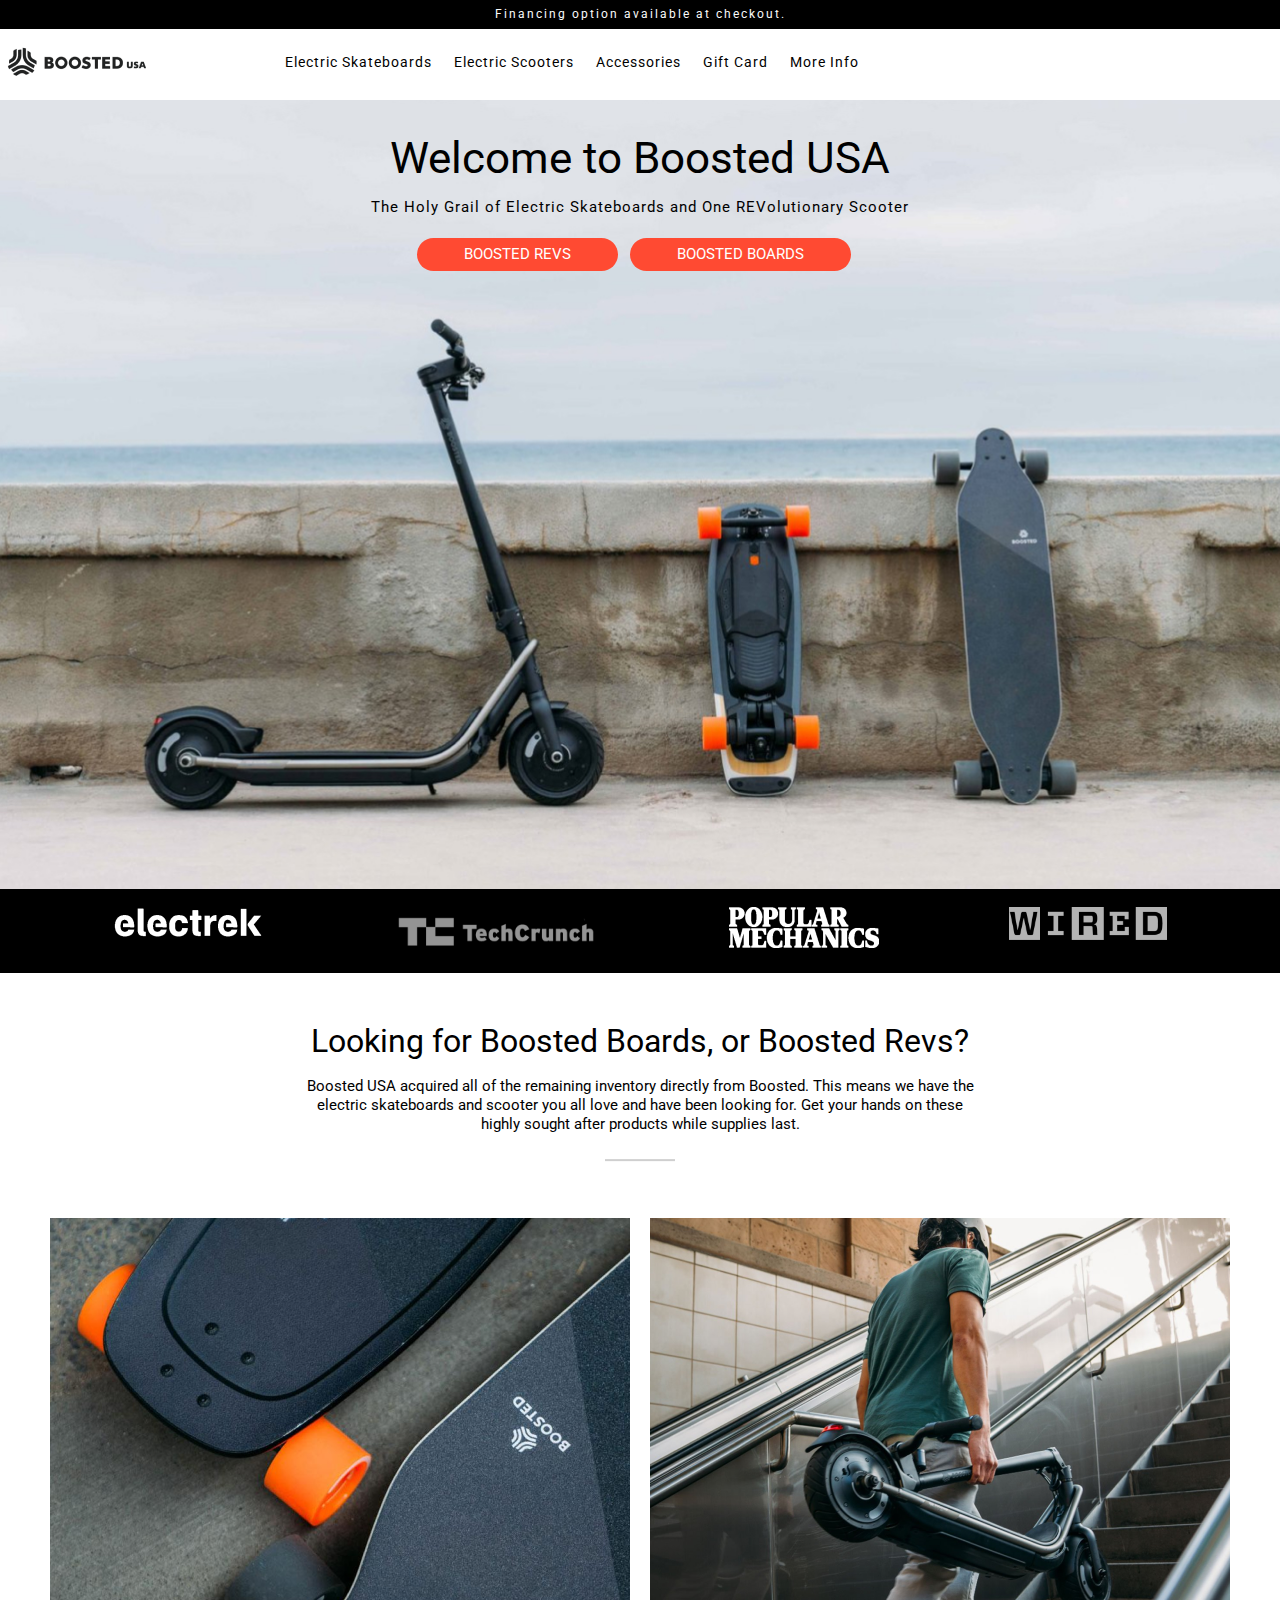
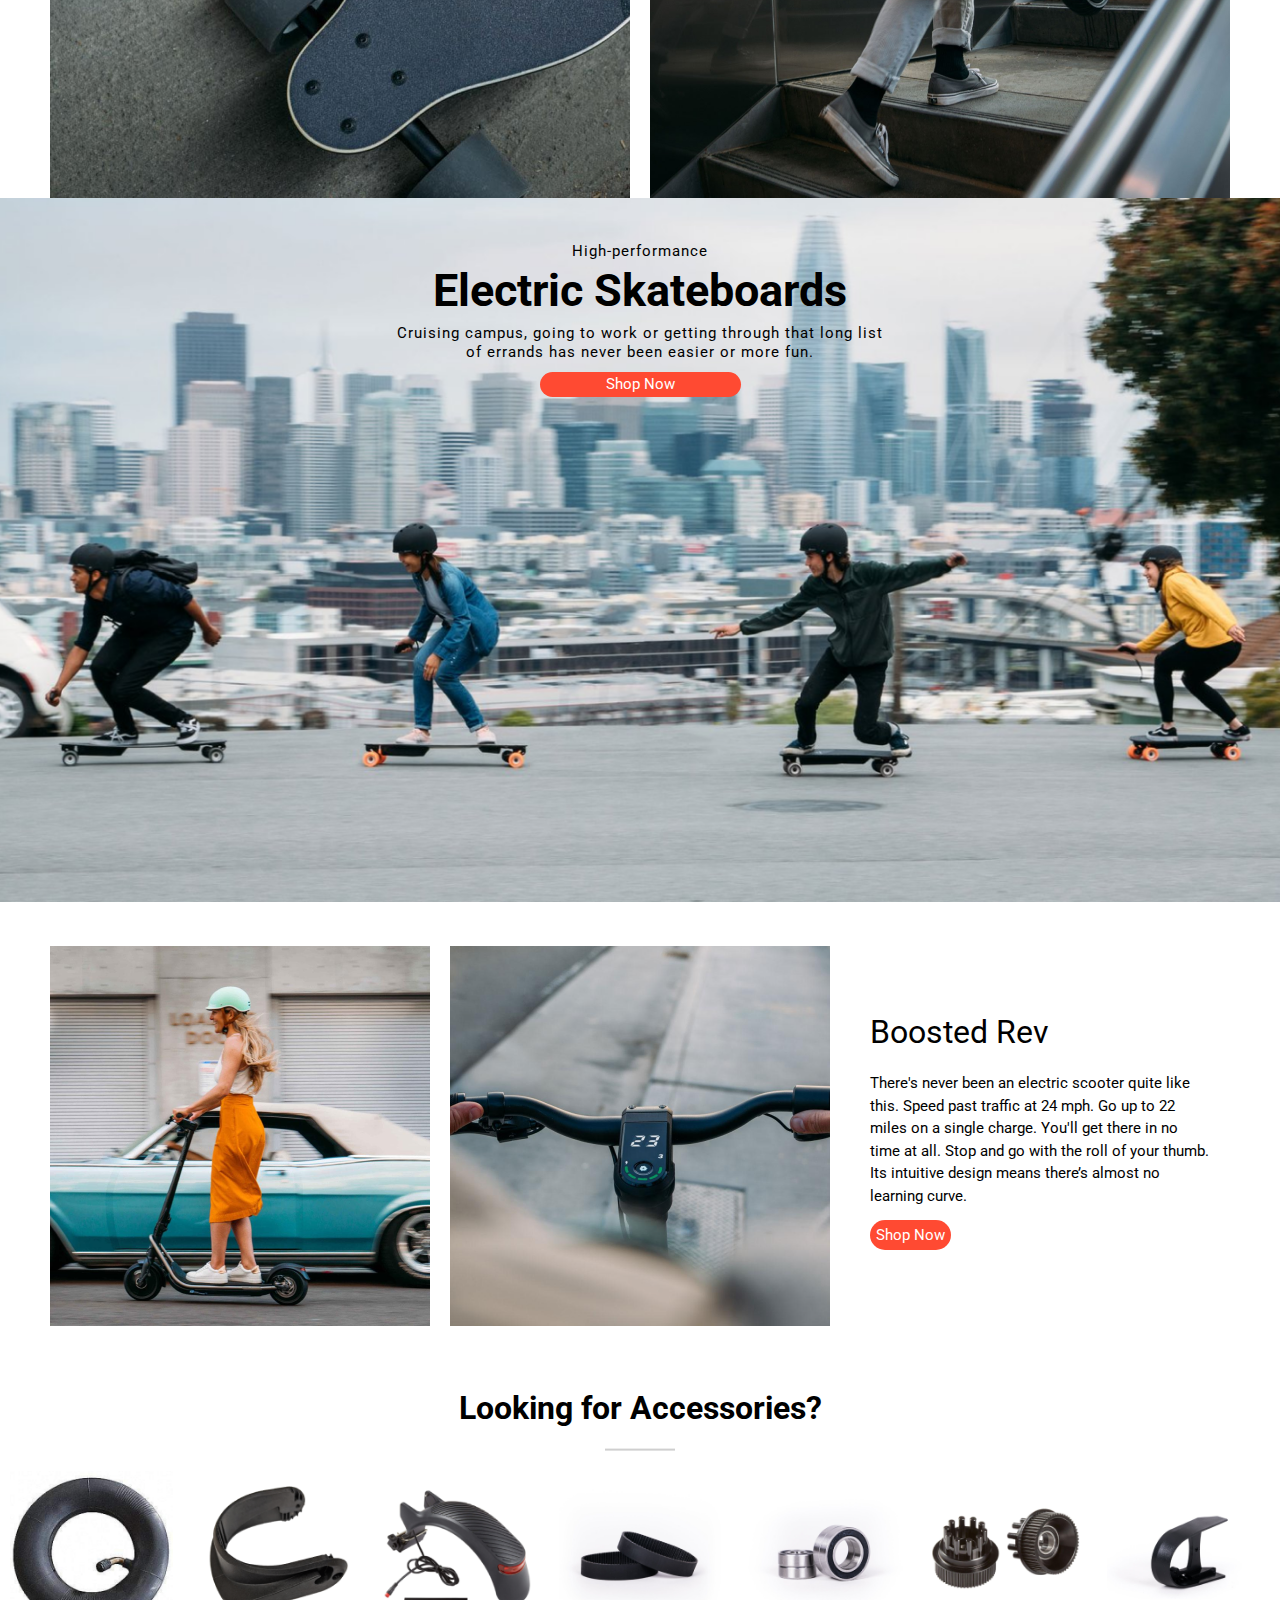
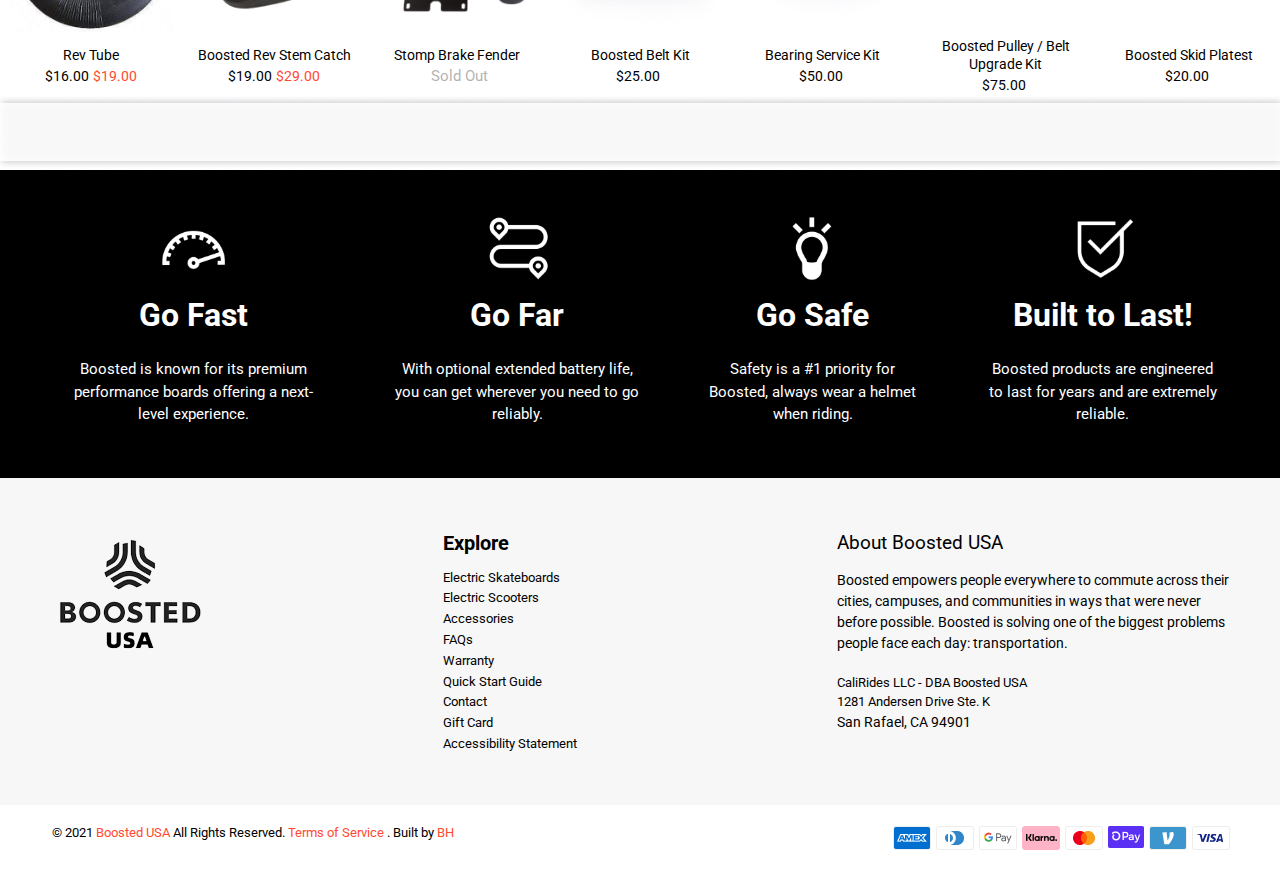
==== boostedusa/index.html @ cb12ceee "Add files via upload" ====
<!-- Сообщаем браузеру как стоит обрабатывать эту страницу -->
<!DOCTYPE html>
<!-- Оболочка документа, указываем язык содержимого -->
<html lang="ru">
	<!-- Заголовок страницы, контейнер для других важных данных (не отображается) -->
	<head>
		<link rel="preconnect" href="https://fonts.googleapis.com">
		<link rel="preconnect" href="https://fonts.gstatic.com" crossorigin>
		<link href="https://fonts.googleapis.com/css2?family=Roboto:wght@400;700&display=swap" rel="stylesheet">
		<!-- Заголовок страницы в браузере -->
		<title>Boosted Usa</title>
		<!-- Адаптив -->
		<meta name="viewport" content="width=device-width, initial-scale=1.0, maximum-scale=1.0, user-scalable=0" />
		<!-- Фавиконка -->
		<link rel="icon" href="img/favicons/favicon.ico" type="image">
		<!-- Подключаем CSS -->
		<link rel="stylesheet" href="css/style.css" />
		<!-- Кодировка страницы -->
		<meta charset="UTF-8">
	</head>
	<!-- Отображаемое тело страницы -->
	<body>
	
		<div class="wrapper">
			<header class="header">
				<div class="header__container _container">
					<div class="header__column">
						<div class="header__column_1">
							<div class="row_1-text">Financing option available at checkout.</div>							
						</div>
						<div class="header__column_2">
							<a href="" class="header_logo">
								<img src="img/header.png" alt="">
							</a>
							<div class="header__burger">
								<span></span>
							</div>
							<nav class="header__menu menu">
								<ul class="menu__list">
									<li class="menu__item">
										<a href="" class="menu__link">
											Electric Skateboards
										</a>
									</li>
									<li class="menu__item">
										<a href="" class="menu__link">
											Electric Scooters
										</a>
									</li>
									<li class="menu__item">
										<a href="" class="menu__link">
											Accessories
										</a>
									</li>
									<li class="menu__item">
										<a href="" class="menu__link">
											Gift Card
										</a>
									</li>
									<li class="menu__item">
										<a href="" class="menu__link">
											More Info
										</a>
									</li>
								</ul>
							</nav>
						</div>
					</div>
				
				
				</div>
			</header>
			<main class="page">
				<div class="page__welcome">
					<div class="welcome__container _container">
						<div class="welcome__body">
							<h1 class="welcome__body__title">
								Welcome to Boosted USA
							</h1>
							<div class="welcome__body__subtitle">
								The Holy Grail of Electric Skateboards and One REVolutionary Scooter
							</div>
							<div class="welcome__body__buttons">
								<a href="" class="welcome__body__button">BOOSTED REVS</a>
								<a href="" class="welcome__body__button">BOOSTED BOARDS</a>
							</div>
							
						</div>

					</div>
					<div class="welcome__body__image _ibg">
						<img src="img/main-page.jpg" alt="cover">
					</div>
				</div>
				<div class="partner">
					<div class="partner__container _container">
						<div class="partner__row">

							<div class="partner__item">
								<div class="partner__logo">
									<a href="" class="">
										<img src="img/partners/1.png" alt="">
									</a>
								</div>
							</div>
							<div class="partner__item">

								<a href="" class="">
									<img src="img/partners/2.png" alt="">
								</a>
							</div>
							<div class="partner__item">
								<a href="" class="">
									<img src="img/partners/3.png" alt="">
								</a>
							</div>
							<div class="partner__item">
								<a href="" class="">
									<img src="img/partners/4.png" alt="">
								</a>
							</div>
					

						</div>
					</div>
				</div>
				<div class="boards__or__revs">
					<div class="boards__or__revs__container _container">
						<div class="boards__or__revs__column">
							<div class="boards__or__revs__title">Looking for Boosted Boards, or Boosted Revs?</div>
							<div class="boards__or__revs__subtitle">Boosted USA acquired all of the remaining inventory directly from Boosted.  This means we have the electric skateboards and scooter you all love and have been looking for.  Get your hands on these highly sought after products while supplies last.</div>
							<div class="boards__or__revs__seprator">
								<img src="img/boardsOrRevs/Rectangle.png" alt="">
							</div>
							<div class="boards__or__revs__pictures">
								<div class="boards__or__revs__row">
									<div class="boards__or__revs__picture">									
										
											<a href="" class="board boards__revs__image">
												<img src="img/boardsOrRevs/1.png" alt="">
											</a>
										
									</div>
									<div class="boards__or__revs__picture">
										
											<a href="" class="rev boards__revs__image">
												<img src="img/boardsOrRevs/2.png" alt="">
											</a>
									   </div>
									</div>
								</div>
							</div>
						</div>
				</div>					

				<div class="page__skateboards">
					<div class="skateboards__container _container">
						<div class="skateboards__body">
							<div class="skateboards__uppertitle">
								High-performance
							</div>	
							<div  class="skateboards__title">
								Electric Skateboards
							</div>
							<div class="skateboards__subtitle">
								Cruising campus, going to work or getting through that long list of errands has never been easier or more fun.
							</div>
							<div class="skateboards__button">
								<a href="" class="skateboards__button__content">Shop Now</a>							
							</div>							
						</div>
					</div>
					<div class="skateboards__image _ibg">
						<img src="img/skateboards.png" alt="cover">
					</div>
				</div>
				<div class="boosted__rev">
					<div class="boosted__rev__container _container">
						<div class="boosted__rev__body">
							<div class="boosted__rev__row">
								
								<div class="boosted__rev__item boosted__rev__item1">									
									<div class="boosted__rev__image">									
											<img src="img/rev/1.png" alt="rev">										
									</div>
								</div>
							    
								<div class="boosted__rev__item boosted__rev__item2">
									<div class="boosted__rev__image">										
											<img src="img/rev/2.png" alt="rev">										
									</div>
								</div>
								<div class="boosted__rev__item boosted__rev__item3">
									<div class="boosted__rev__title">Boosted Rev</div>
									<div class="boosted__rev__text">
										There's never been an electric scooter quite like this. Speed past traffic at 24 mph. Go up to 22 miles on a single charge. You'll get there in no time at all. Stop and go with the roll of your thumb. Its intuitive design means there’s almost no learning curve.
									</div>
									<div class="boosted__rev__button">
										<a href="" class="boosted__rev__button__content">Shop Now</a>
									</div>

								</div>
							</div>	
						</div>
					</div>					
				</div>

				<div class="accessories">
					<div class="accessories__container _container">
						<div class="accessories__column">
							<div class="accessories__title">
								<a href="">	Looking for Accessories?</a>
							</div>
							<div class="accessories__separator">								
								<img src="img/accessories/separator.png" alt="">
							</div>
							<div class="accessories__items">
								<div class="accessories__items__row">
									<div class="accessories__item tube">
										<div class="accessories__item__picture">
											<a href=""><img src="img/accessories/tube.png" alt=""></a>
										</div>
										<div class="accessories__item__title"><a href="">Rev Tube</a></div>
										<div class="accessories__item__price">
											<div class="accessories__blackprice">$16.00</div>
											<div class="accessories__redprice">$19.00</div>
											<div class="sold"></div>
										</div>
									</div>
									<div class="accessories__item stemcatch">
										<div class="accessories__item__picture">
											<a href=""><img src="img/accessories/stemCatch.png" alt=""></a>
										</div>
										<div class="accessories__item__title"><a href="">Boosted Rev Stem Catch</a></div>
										<div class="accessories__item__price">
											<div class="accessories__blackprice">$19.00</div>
											<div class="accessories__redprice">$29.00</div>
											<div class="sold"></div>
										</div>
									</div>
									<div class="accessories__item fender">
										<div class="accessories__item__picture">
											<a href=""><img src="img/accessories/fender.png" alt=""></a>
										</div>
										<div class="accessories__item__title"><a href="">Stomp Brake Fender</a></div>
										<div class="accessories__item__price">
											<div class="accessories__blackprice"></div>
											<div class="accessories__redprice"></div>
											<div class="sold">Sold Out</div>
										</div>
									</div>
									<div class="accessories__item belt">
										<div class="accessories__item__picture">
											<a href=""><img src="img/accessories/belt.png" alt=""></a>
										</div>
										<div class="accessories__item__title"><a href="">Boosted Belt Kit</a></div>
										<div class="accessories__item__price">
											<div class="accessories__blackprice">$25.00</div>
											<div class="accessories__redprice"></div>
											<div class="sold"></div>
										</div>
									</div>
									<div class="accessories__item bearing">
										<div class="accessories__item__picture">
											<a href=""><img src="img/accessories/bearing.png" alt=""></a>
										</div>
										<div class="accessories__item__title"><a href="">Bearing Service Kit</a></div>
										<div class="accessories__item__price">
											<div class="accessories__blackprice">$50.00</div>
											<div class="accessories__redprice"></div>
											<div class="sold"></div>
										</div>
									</div>
									<div class="accessories__item pulley">
										<div class="accessories__item__picture">
											<a href=""><img src="img/accessories/pulley.png" alt=""></a>
										</div>
										<div class="accessories__item__title"><a href="">Boosted Pulley / Belt Upgrade Kit</a></div>
										<div class="accessories__item__price">
											<div class="accessories__blackprice">$75.00</div>
											<div class="accessories__redprice"></div>
											<div class="sold"></div>
										</div>
									</div>
									<div class="accessories__item plates">
										<div class="accessories__item__picture">
											<a href=""><img src="img/accessories/plates.png" alt=""></a>
										</div>
										<div class="accessories__item__title"><a href="">Boosted Skid Platest</a></div>
										<div class="accessories__item__price">
											<div class="accessories__blackprice">$20.00</div>
											<div class="accessories__redprice"></div>
											<div class="sold"></div>
										</div>
									</div>
									
								</div>								
							</div>
							
							
						</div>
					</div>
				</div>

				<div class="grey__rectangle">
					<img src="img/grey-rectangle.png" alt="">
				</div>

				<div class="go">
					<div class="go__container _container">
						<div class="go__row">							
								<div class="go__item">
									<div class="go__item__column">
										<div class="go__icon"><img src="img/go/1.svg"alt=""></div>
										<div class="go__title">Go Fast</div>
										<div class="go__subtitle">Boosted is known for its premium performance boards offering a next-level experience.</div>
									</div>
								</div>
								<div class="go__item">
									<div class="go__item__column">
										<div class="go__icon"><img src="img/go/2.svg"alt=""></div>
										<div class="go__title">Go Far</div>
										<div class="go__subtitle">With optional extended battery life, you can get wherever you need to go reliably.</div>
									</div>
								</div>
								<div class="go__item">
									<div class="go__item__column">
										<div class="go__icon"><img src="img/go/3.svg"alt=""></div>
										<div class="go__title">Go Safe</div>
										<div class="go__subtitle">Safety is a #1 priority for Boosted, always wear a helmet when riding.</div>
									</div>
								</div>
								<div class="go__item">
									<div class="go__item__column">
										<div class="go__icon"><img src="img/go/4.svg"alt=""></div>
										<div class="go__title">Built to Last!</div>
										<div class="go__subtitle">Boosted products are engineered to last for years and are extremely reliable.</div>
									</div>
								</div>
							
						</div>
					</div>
				</div>

				<div class="about">
					<div class="about__container">
						<div class="about__row">
							<div class="about__item about__logo">
								<a href=""><img src="img/logo.png" alt=""></a>
							</div>

							<div class="about__item about__expore">
								<div class="about__expore__title">Explore</div>
								<div>
									<ul>
										<li><a  class="about__expore__list" href="">Electric Skateboards</a></li>
										<li><a  class="about__expore__list" href="">Electric Scooters</a></li>
										<li><a  class="about__expore__list" href="">Accessories</a></li>
										<li><a  class="about__expore__list" href="">FAQs</a></li>
										<li><a  class="about__expore__list" href="">Warranty</a></li>
										<li><a  class="about__expore__list" href="">Quick Start Guide</a></li>
										<li><a  class="about__expore__list" href="">Contact</a></li>
										<li><a  class="about__expore__list" href="">Gift Card</a></li>
										<li><a  class="about__expore__list" href="">Accessibility Statement</a></li>
									</ul>
								</div>
							</div>

							<div class="about__item about__boosted__usa">
								<div class="about__title">About Boosted USA</div>
								<div class="about__text">Boosted empowers people everywhere to commute across their cities, campuses, and communities in ways that were never before possible. Boosted is solving one of the biggest problems people face each day: transportation.</div>

								<div class="calirides">CaliRides LLC - DBA Boosted USA</div>
								<div class="about__address">1281 Andersen Drive Ste. K</div>
								<div class="about__sanrafael">San Rafael, CA 94901</div>
							</div>
						</div>
					</div>
				</div>


		

			
			</main>
			<footer class="footer">
				<div class="footer__container _container">
					<div class="footer__row">
						<div class="footer__part footer__rights">
							<div class="footer__rights__item year">
								© 2021
							</div>
							<div class="footer__rights__item name">
								<a href="">Boosted USA</a>	
							</div>
							<div class="footer__rights__item all__rights__reserved">
								All Rights Reserved.
							</div>
							<div class="footer__rights__item terms">
								<a href="">Terms of Service</a>
							</div>
							<div class="footer__rights__item built">
								. Built by
							</div>
							<div class="footer__rights__item bh">
								<a href="">BH</a>
							</div>
						</div>
						<div class="footer__part footer__pay">
							<div class="footer__pay__item"><a href=""><img src="img/footer/1.png" alt=""></a></div>
							<div class="footer__pay__item"><a href=""><img src="img/footer/2.png" alt=""></a></div>
							<div class="footer__pay__item"><a href=""><img src="img/footer/3.png" alt=""></a></div>
							<div class="footer__pay__item"><a href=""><img src="img/footer/4.png" alt=""></a></div>
							<div class="footer__pay__item"><a href=""><img src="img/footer/5.png" alt=""></a></div>
							<div class="footer__pay__item"><a href=""><img src="img/footer/6.png" alt=""></a></div>
							<div class="footer__pay__item"><a href=""><img src="img/footer/7.png" alt=""></a></div>
							<div class="footer__pay__item"><a href=""><img src="img/footer/8.png" alt=""></a></div>				

						</div>
					</div>
				</div>
			</footer>
		</div>
		<script src="https://code.jquery.com/jquery-3.4.1.slim.min.js"></script>
		<script src="js/script.js"></script>
	</body>
</html>
---- boostedusa/css/style.css ----
/*Обнуление*/
*{padding:0;margin:0;border:0;}
*,*:before,*:after{-moz-box-sizing:border-box;-webkit-box-sizing:border-box;box-sizing:border-box;}
:focus,:active{outline:none;}
a:focus,a:active{outline:none;}
nav,footer,header,aside{display:block;}
html,body{height:100%;width:100%;font-size:100%;line-height:1;font-size:14px;-ms-text-size-adjust:100%;-moz-text-size-adjust:100%;-webkit-text-size-adjust:100%;}
input,button,textarea{font-family:inherit;}
input::-ms-clear{display:none;}
button{cursor:pointer;}
button::-moz-focus-inner{padding:0;border:0;}
a,a:visited{text-decoration:none;}
a:hover{text-decoration:none;}
ul li{list-style:none;}
img{vertical-align:top;}
h1,h2,h3,h4,h5,h6{font-size:inherit;font-weight:inherit;}
/*--------------------*/

@import url('https://fonts.googleapis.com/css2?family=Montserrat:wght@400;500;600;700;800&display=swap');

a {
	color:black;
}


._ibg {
	position: relative;
}

._ibg img {
	position: absolute;
	width: 100%;
	height: 100%;
	top: 0;
	left: 0;
	object-fit: cover;
}

body {
 font-family: Roboto;
 color:  #000000;
 
}

.wrapper {
	min-height: 100%;
	/*overflow: hidden;*/
	display: flex;
	flex-direction: column;
}

._container {
		
	margin: 0 auto;
}

/*-----Шапка-------------------*/

header {
	/*position: absolute;*/
	width: 100%;
	position: fixed;
	z-index: 3;
	left: 0;
	top: 0;
	height: 100px;
	background-color: white;
	
	
}

.header__burger {
	display: none;
}


@media (max-width:767px) {
	body.lock{
		overflow: hidden;
	}
	.header__body {
		height: 50px;
	}
	.header__logo {
		flex: 0 0 40px;
	}
	.header__burger {
		display: block;
		position: relative;
		width: 30px;
		height: 20px;
		position: relative;
		z-index: 3;
	}
	.header__burger span{
		position: absolute;
		background-color: gray;
		position: absolute;
		left: 0;
		width: 100%;
		height: 2px;
		top: 9px;
		transition: all 0.3s ease 0s;
	}
	.header__burger:before,
	.header__burger:after{
		content: '';
		background-color: gray;
		position: absolute;
		width: 100%;
		height: 3px;
		left: 0;
		transition: all 0.3s ease 0s;
	}
	.header__burger:before{
		top: 0;
	}
	.header__burger:after{
		bottom: 0;
	}

	.header__burger.active span{
		transform: scale(0);
	}

	.header__burger.active:before{
		transform:rotate(45deg);
		top: 9px;
	}
	.header__burger.active:after{
		transform:rotate(-45deg);
		bottom: 9px;
	}

	.header__menu {
		position: fixed;
		top: -100%;
		left: 0;
		width: 100%;
		height: 100%;
		overflow: auto;
		transition: all 0.3s ease 0s;
		background-color: #FFFFFF;
		padding: 70px 10px 20px 10px;
	}

	
	.header__menu.active{
		top: 0;
	}

	.header__list {
		display: block;
	}
	.header__list li{
		margin: 0px 0px 20px 0px;
	}
	.header__link {
		font-size: 24px;
	}

	.menu__list {
		
		flex-direction: column;
	}

	


}




.header__column {
	display: flex;
	flex-direction: column;
	
	
}

.row_1-text {
	min-height: 29px;
	padding: 7px 0;
	background-color: #000000;
	color: #FBFBFB;
	font-size: 12px;
	line-height: 1.25;
	text-align: center;
	letter-spacing: 2px;
}

.header__column_2 {
	min-height: 66px;
	display: flex;
	align-items: center;
	
	

}

.menu {
	padding: 5px 0;
}

.header__menu {
	margin: 0px 0px 0px 125px;
}

@media (max-width:992px) {
	.header__menu {
		margin: 0px 0px 0px 35px;
		
	}
}

@media (max-width:767px) {
	.header__menu {
		margin: 0px 0px 0px 5px;
	}
}


@media (max-width:479px) {
	.header__menu {
		margin: 0px 0px 0px 20px;
	}
}


.menu__list {
	display: flex;
	flex-wrap: wrap;
}

.menu__item:not(:last-child) {
	margin: 0 22px 0 0;
} 

.menu__link {
	font-size: 14px;
	line-height: 1.5;
	letter-spacing: 1px;
	

}


@media (max-width:479px) {
	.menu_link {
		font-size: 18px;
	}
}

.page {
	margin-top: 80px;
	flex: 1 1 auto;
}

.page__welcome {
	position: relative;
}


.welcome__body__image {
	position: absolute;
	width: 100%;
	height: 100%;
	top: 0;
	left: 0;
}

.welcome__body {
	padding: 53px 0px 618px 0px;
	position: relative;
	z-index: 2;
	/*max-width: 540px;*/
	
}

@media (max-width:992px) {
	.welcome__body {
		padding: 40px 0px 618px 0px;
		
		
	}
}

.welcome__body__title {
	font-size: 44px;
	line-height: 1.15;
	text-align: center;
}

@media (max-width:767px) {	
	.welcome__body__title {
		font-size: 32px;
		
	}
}

@media (max-width:389px) {	
	.welcome__body__title {
		font-size: 28px;
		
	}
}

.welcome__body__subtitle {
	padding: 14px 0 22px 0;
	text-align: center;
	font-size: 15px;
	line-height: 1.25;
	letter-spacing: 1px;
}

.welcome__body__buttons {
	display: flex;
	flex-wrap: wrap;
	justify-content: center;
}



.welcome__body__button {
	border-radius: 35px;
	display: flex;
	min-height: 33px;
	justify-content: center;
	align-items: center;
	font-size: 15px;	
	line-height: 1.46;	
	padding: 5px 47px;
	background: #FF4A32;
	color: #FFFFFF;
}

.welcome__body__button {
	margin: 0px 12px 0px 0px;
}



@media (max-width:479px) {
	.welcome__body__button {
		flex: 1 1 auto;
		margin: 5px;
	}
}

.partner {
	background-color: #000000;
	width: 100%;
}

.partner__container {
	max-width: 1054px;
	margin: 0 auto;
	
}

.partner__row {
	padding: 18px 0;
	display: flex;
	justify-content: space-between;
		
	
}



@media (max-width: 767px) {
	
	.partner__row {	
		flex-wrap: wrap;		
		
	}

	.partner__item {
		flex: 0 1 50%;
		display: flex;
		justify-content: center;				
	}

}


@media (max-width: 479px) {	
	.partner__row {	
		flex-direction: column;
		flex-wrap: wrap;		
		
	}

	.partner__item {		
		display: flex;
		justify-content: center;
						
	}

	.partner__item:not(:last-child) {		
		display: flex;
		justify-content: center;
		margin: 0 0 7px 0;
						
	}

}

.boards__or__rev {

}

.boards__or__revs__container {
	max-width: 1180px;
}

.boards__or__revs__column {
	display: flex;
	flex-direction: column;
	
	align-items: center;
}

.boards__or__revs__title {
	margin: 50px 0 8.5px 0;
	font-size: 32px;
	text-align: center;
	line-height: 1.13;
}

.boards__or__revs__subtitle {
	margin: 8.5px 0 25px 0;
	max-width: 685px;	
	font-size: 15px;
	text-align: center;
	line-height: 1.27;
}

.boards__or__revs__pictures {
	margin: 45px 20px 0 20px;
	max-width: 1180px;
}



.boards__or__revs__row {
	display: flex;
	flex-direction: row;
	justify-content: center;
	
}

.board {
	margin: 0 10px 0 0;
	

}

.rev {
	margin: 0  0 0 10px;
}

@media (max-width:1170px) {
	.board img {
		max-width: 100%;
	}

	.rev img {
		max-width: 100%;
	}


}


/*
@media (max-width:1170px) {
	.board img {
		width: 570px;
	}

	.rev img {
		width: 570px;
	}


}

@media (max-width:1140px) {
	.board img {
		width: 560px;
	}

	.rev img {
		width: 560px;
	}
}

@media (max-width:1120px) {
	.board img {
		width: 550px;
	}

	.rev img {
		width: 550px;
	}
}

@media (max-width:1100px) {
	.board img {
		width: 540px;
	}

	.rev img {
		width: 540px;
	}
}

@media (max-width:1080px) {
	.board img {
		width: 530px;
	}

	.rev img {
		width: 530px;
	}
}

@media (max-width:1060px) {
	.board img {
		width: 520px;
	}

	.rev img {
		width: 520px;
	}
}

@media (max-width:1040px) {
	.board img {
		width: 510px;
	}

	.rev img {
		width: 510px;
	}
}

@media (max-width:1020px) {
	.board img {
		width: 500px;
	}

	.rev img {
		width: 500px;
	}
}

@media (max-width:1000px) {
	.board img {
		width: 490px;
	}

	.rev img {
		width: 490px;
	}
}*/


@media (max-width:992px) {
	.boards__or__revs__row {
		flex-wrap: wrap;
		flex: 1 1 100%;				
	}	

	.boards__revs__image img {
		width: 932px;
	}

	

	.board  {
		margin: 0;
	}

	.rev  {
		margin: 0;
	}

		
	.boards__or__revs__pictures {
		margin: 20px;
	}

}

@media (max-width:992px) {
	.boards__revs__image img {
		max-width: 100%;
	}
}


/*--------------------------------------*/

.page__skateboards {
	position: relative;

}

.skateboards__body {
	/*background: url(../img/skateboards.png) 50%/cover no-repeat;*/ 
	padding: 44px 0px 505px 0px;
	position: relative;
	z-index: 2;
	/*max-width: 540px;*/
	position: relative;		

}


@media (max-width:992px) {
.skateboards__body {
	padding: 36px 0px 420px 0px;
	
	
}
}

.skateboards__container {
	
}


@media (max-width:992px) {
.skateboards__body {
	padding: 36px 0px 618px 0px;
	
	
}
}




@media (max-width:992px) {
	.skateboards__body {
		padding: 36px 0px 618px 0px;
		
		
	}
}




.skateboards__uppertitle {
	margin: 0 0 5.5px 0;
	font-size: 15px;
	letter-spacing: 1px;
	line-height: 1.25;
	text-align: center;
}


.skateboards__title {
	margin: 5.5px auto 7.5px auto;
	font-size: 45px;
	line-height: 1.13;	
	font-weight: 700;
	text-align: center;
	max-width: 420px;
}

@media (max-width:767px) {	
	.skateboards__title {
		font-size: 32px;
		
	}
}

@media (max-width:389px) {	
	.skateboards__title {
		font-size: 28px;
		
	}
}

.skateboards__subtitle {
	margin: 7.5px auto 10px auto;	
	font-size: 15px;
	letter-spacing: 1px;
	line-height: 1.25;
	text-align: center;
	max-width: 488px;
	
}



.skateboards__button {
	margin: 10px 0 0 0;
	display: flex;
	justify-content: center;
	
}

.skateboards__button__content {
	
	padding: 5px 66px;
	color: #FFFFFF;
	background-color: #FF4A32;
	text-align: center;
	font-size: 15px;
	border-radius: 35px;
	
}

@media (max-width:992px) {
	.skateboards__image img {
		
	}
}

.skateboards__image {
	position: absolute;
	width: 100%;
	height: 100%;
	top: 0;
	left: 0;
	
	
}

.skateboards__imag img {
	position: absolute;
	width: 100%;
	height: 100%;
	top: 0;
	left: 0;
	object-fit: cover;
	
}




/*-------------------boosted__rev----------------------*/

.boosted__rev {
	display: flex;
	justify-content: center;
}

.boosted__rev__container {
	max-width: 1180px;
	margin: 44px 30px 0 30px;
}

@media (max-width:993px) {
	.boosted__rev__container {		
		margin: 20px 20px 0 20px;
	}
}

@media (max-width:895px) {
	.boosted__rev__container {		
		margin: 15px 20px 0 15px;
	}
}


.boosted__rev__row {
	display: flex;
	flex-direction: row;	
	
}

.boosted__rev__item {
	flex: 0 1 33.3333%;
}

.boosted__rev__item1 {
	margin: 0px 10px 0px 0px;
	
}

.boosted__rev__item2 {
	margin: 0px 20px 0px 10px;
}

@media (max-width:1190px) {
	.boosted__rev__item1 {
		margin: 0px 7px 0px 0px;
		
	}
	
	.boosted__rev__item2 {
		margin: 0px 17px 0px 7px;
	}
}

@media (max-width:1075px) {
	.boosted__rev__item1 {
		margin: 0px 5px 0px 0px;
		
	}
	
	.boosted__rev__item2 {
		margin: 0px 13px 0px 5px;
	}
}

@media (max-width:895px) {
	.boosted__rev__item1 {
		margin: 0px 2px 0px 0px;
		
	}
	
	.boosted__rev__item2 {
		margin: 0px 13px 0px 2px;
	}
}

@media (max-width:895px) {
	.boosted__rev__item2 {
		margin: 0px 7px 0px 5px;
	}
}

@media (max-width:1190px) {
	.boosted__rev__image img {
		width: 352px;
	}
}

@media (max-width:1075px) {
	.boosted__rev__image img {
		width: 340px;
	}
}

@media (max-width:993px) {
	.boosted__rev__image img {
		width: 300px;
	}
}

@media (max-width:895px) {
	.boosted__rev__image img {
		width: 270px;
	}
}

.boosted__rev__item3 {
	margin: 0px 0px 0px 20px;
	padding: 67px 20px 0px 0px;
}

@media (max-width:1190px) {
	.boosted__rev__item3 {
		margin: 0px 0px 0px 17px;
		padding: 48px 17px 0px 0px;
	}
}

@media (max-width:1075px) {
	.boosted__rev__item3 {
		margin: 0px 0px 0px 13px;
		padding: 36px 15px 0px 0px;
	}
}

@media (max-width:895px) {
	.boosted__rev__item3 {
		margin: 0px 0px 0px 7px;
		padding: 36px 15px 0px 0px;
	}
}

@media (max-width:993px) {
	.boosted__rev__item3 {
		margin: 0px 0px 0px 13px;
		padding: 16px 8px 0px 0px;
	}
}

@media (max-width:895px) {
	.boosted__rev__item3 {
		margin: 0px 0px 0px 13px;
		padding: 8px 8px 0px 0px;
	}
}


.boosted__rev__title {	
	font-size: 32px;
	line-height: 1.2;
	margin: 0 0 21px 0;
}

@media (max-width:1075px) {
	.boosted__rev__title {	
		font-size: 24px;		
		margin: 0 0 14px 0;
	}
}

@media (max-width:993px) {
	.boosted__rev__title {	
		font-size: 20px;		
		margin: 0 0 12px 0;
	}
}

@media (max-width:895px) {
	.boosted__rev__title {	
		font-size: 18px;		
		margin: 0 0 8px 0;
	}
}



.boosted__rev__text{
	font-size: 15px;
	line-height: 1.5;
	margin: 0 0 21px 0;
}

@media (max-width:895px) {
	.boosted__rev__text{
		font-size: 13px;
		line-height: 1.5;
		margin: 0 0 15px 0;
	}
}

.boosted__rev__button {
	
}

.boosted__rev__button__content {
	padding: 6px;
	color: #FFFFFF;
	background-color: #FF4A32;
	text-align: center;
	font-size: 15px;
	border-radius: 35px;
	text-align: center;
}




@media (max-width:798px) {
	/*перестройка в одну колонку*/
	.boosted__rev__row {
		flex-wrap: wrap;
		flex: 1 1 100%;
	}
}

@media (max-width:798px) {
	/*перестройка в одну колонку*/
	.boosted__rev__item {		
		flex: 1 0 100%;
		
	}

	.boosted__rev__item {
		margin: 0px;
	}

	.boosted__rev__item1 {
		margin-bottom: 20px;
	}

	.boosted__rev__image img {
		width: 100%;
	}

	.boosted__rev__title {	
		font-size: 32px;
		
	}

	.boosted__rev__text{
		font-size: 15px;
		
		
	}
}


/*----------------accessories--------------------*/

.accessories {

}

.accessories__container {

}

.accessories__column {
	display: flex;
	flex-direction: column;
	justify-content: center;
	align-items: center;
}

.accessories__title {
  margin: 64px 0px 22px 0px;
  font-size: 32px;
  line-height: 1.125;
  text-align: center;
  font-weight: 700;

}

.accessories__separator {
	
}

.accessories__items {

}

.accessories__items__row {
 	display: flex;
	flex-direction: row;
	justify-content: center;


}

@media (max-width:411px) {
	
	.accessories__items__row{
		flex-direction: column;
		
	}
}

@media (max-width:681px) {
	
	.accessories__items__row{
		flex-wrap: wrap;
		
	}
}

.accessories__item {
	display: flex;
	flex-direction: column;
	justify-content: center;
	align-items: center;
	
}

.accessories__item__picture {
	margin: 0px 10px 12px 10px;
}

.accessories__item__picture img {
	max-width: 100%;
}


.accessories__item__title {
	text-align: center;
	margin: 0 0 3px 0;
	font-size: 14px;
	line-height: 1.29;
	color: #FF4A32;
}

.accessories__item__price {
	display: flex;
	flex-direction: row;

}

.accessories__blackprice {
	margin: 0 2px 0 0;
	font-size: 14px;
	line-height: 1.29;
}

.accessories__redprice {
	margin: 0 0 0 2px;
	font-size: 14px;
	line-height: 1.29;
	color: #FF4A32;
}

.sold {
	font-size: 15px;
	line-height: 1.2;
	opacity: 0.3;
}

.grey__rectangle img {
	max-width: 100%;
}

/*-----------------GO----------------------*/

.go {
	background-color: black;
	
}

.go__container {
	padding: 35px 26.5px 52px 26.5px;
}

.go__row {
	display: flex;
	flex-direction: row;
	justify-content: center;
	
}

@media (max-width:798px) {
	.go__row {
		display: flex;
		flex-direction: column;
		justify-content: center;
		
	}
}

.go__item {
	margin: 0 33.5px;
}


.go__item__column {
	
	display: flex;
	flex-direction: column;
	align-items: center;
}

.go__title {
	font-size: 32px;
	line-height: 1.125;
	font-weight: 700;
	color:#FFFFFF;
}

.go__subtitle {
	font-size: 15px;
	line-height: 1.5;
	color:#FFFFFF;
}


.go__icon {
	margin: 0 0 5px 0;
}

.go__title {
	margin: 0 0 25px 0;
}

.go__subtitle {
  text-align: center;
}

/*----------------ABOUT-----------------*/

.about {
	background-color: #F7F7F7;
}

.about__container {
	padding: 50px 0px 0px 0px;
	max-width: 1180px;
	margin: 0 auto;

}

@media (max-width:798px) {
	.about__container {
		padding: 50px 0px 50px 25px;
		
	
	}
}

.about__row {
	display: flex;
	flex-direction: row;
	justify-content: center;
	flex-wrap: wrap;
	
}


.about__item {
	flex: 1 1 33.3333%;
}

@media (max-width:798px) {
	.about__item {
		flex: 1 1 100%;
	}
}

.about__logo {
	
}

.about__expore {
	margin-bottom: 50px;
}

.about__expore__title {
	font-size: 20px;
	line-height: 1.5;
	margin-bottom: 10px;
	font-weight: 700;	
}

.about__expore__list {
	font-size: 13px;
	line-height: 1.6;
	
	
}

.about__expore__list:hover {
	color: 	#FF4A32;
}



.about__boosted__usa {
	
}

.about__title {
	font-size: 19px;
	line-height: 1.57;
	margin: 0 0 12px 0;
}

.about__text {
	font-size: 14px;
	line-height: 1.5;
	margin: 0 0 19px 0;
}

.calirides {
	font-size: 13px;
	line-height: 1.5;
}

.about__address {
	font-size: 13px;
	line-height: 1.5;
}

.about__sanrafael {
	font-size: 14px;
	line-height: 1.5;
}

/*---------------FOOTER--------------------*/

.footer {

}

.footer__container {
	max-width: 1180px;
}

.footer__row {
	display: flex;
	flex-direction: row;
	justify-content: space-between;
	flex-wrap: wrap;
	
}

.footer__part {
	display: flex;
	flex-direction: row;
	flex-wrap: wrap;
}




.footer__rights {
	display: flex;
	flex-direction: row;
	margin: 19px 0 32px 0;
	font-size: 13px;
	line-height: 1.44;
}


.footer__rights__item {
	margin: 0 1.5px 0 1.5px;
}

.name a {
	color:  #FF4A32;
}

.terms a {
	color:  #FF4A32;
}

.bh a {
	color:  #FF4A32;
}

.footer__pay {
	margin: 21px 0 27px 0;
	display: flex;
	flex-direction: row;
}

.footer__pay__item:not(:last-child) {
	margin-right: 5px;
}

@media (max-width:798px) {
	.footer__part {
		flex: 1 0 100%;	
		display: flex;
		flex-direction: row;
		justify-content: center;
		
	}

	.footer__rights {		
		margin: 20px auto 20px auto;	
	}

	.footer__pay {
		margin: 0 auto 20px auto;	
	}
}
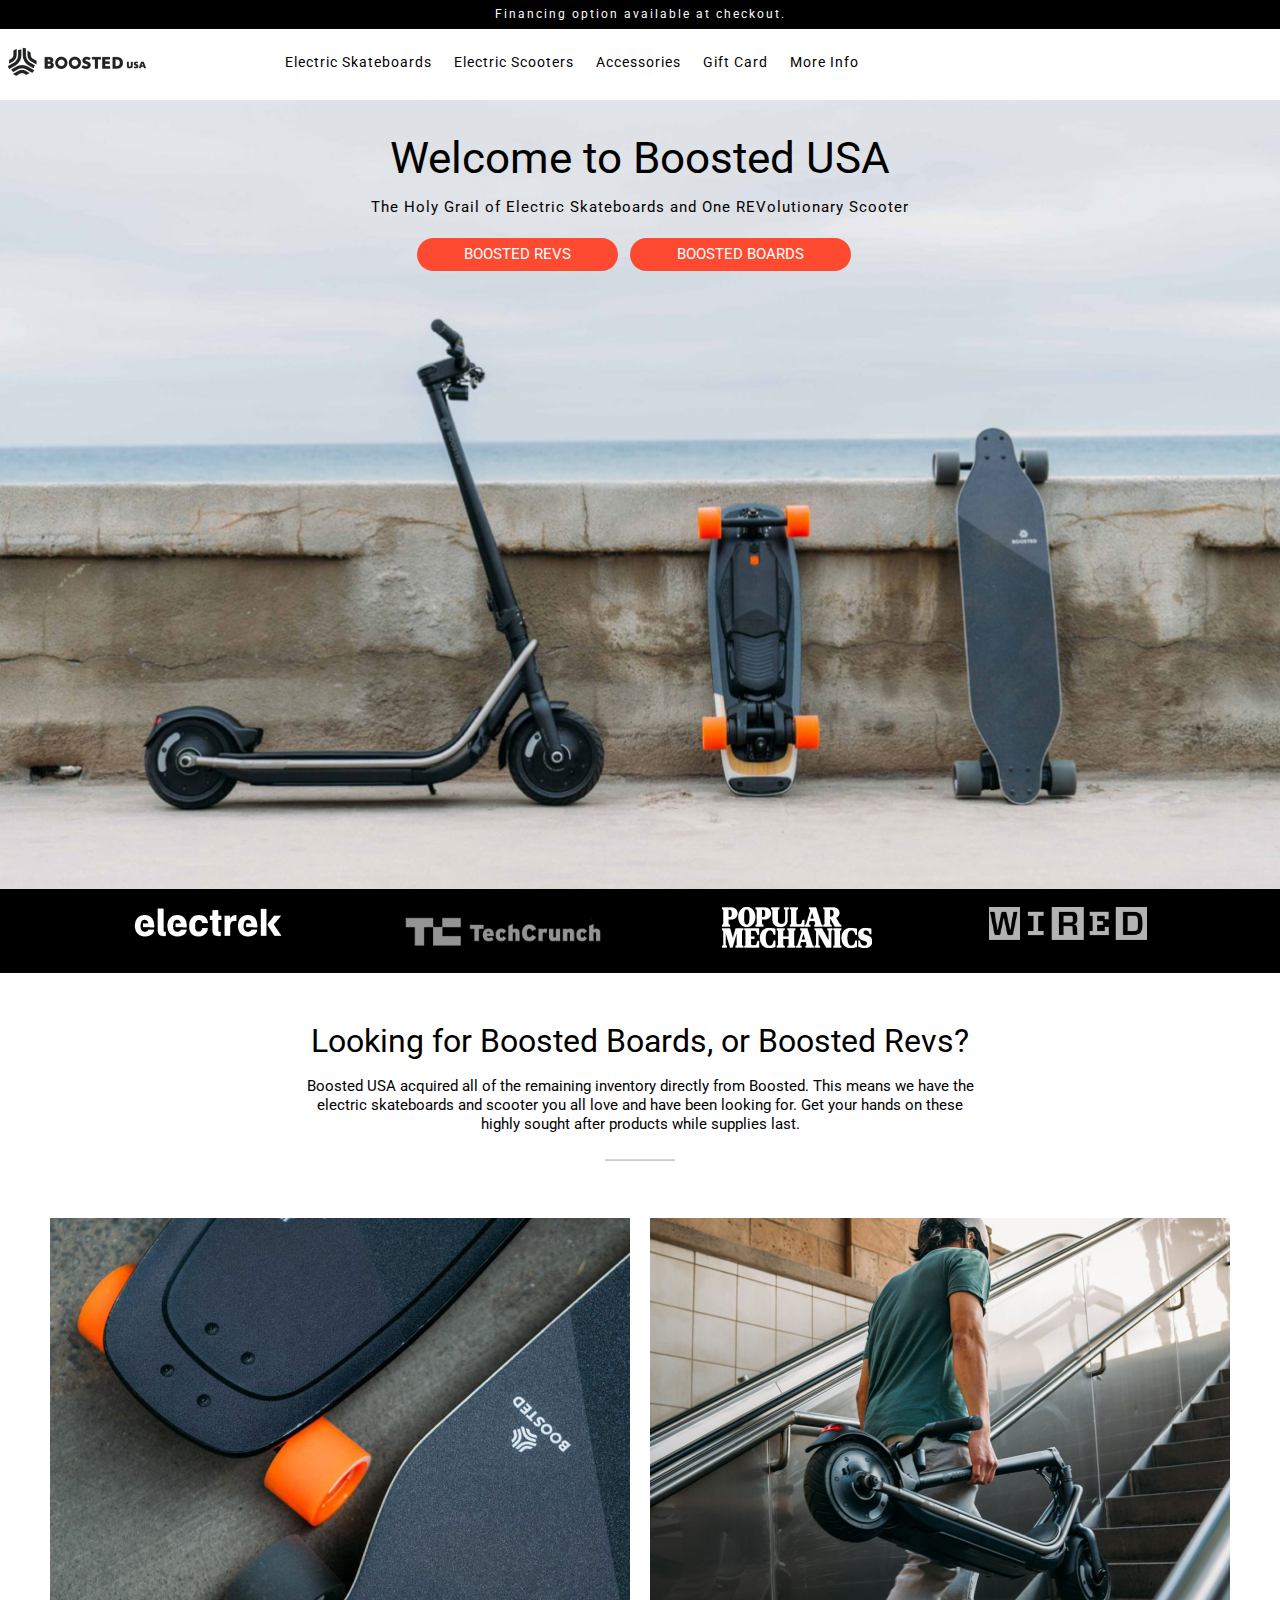
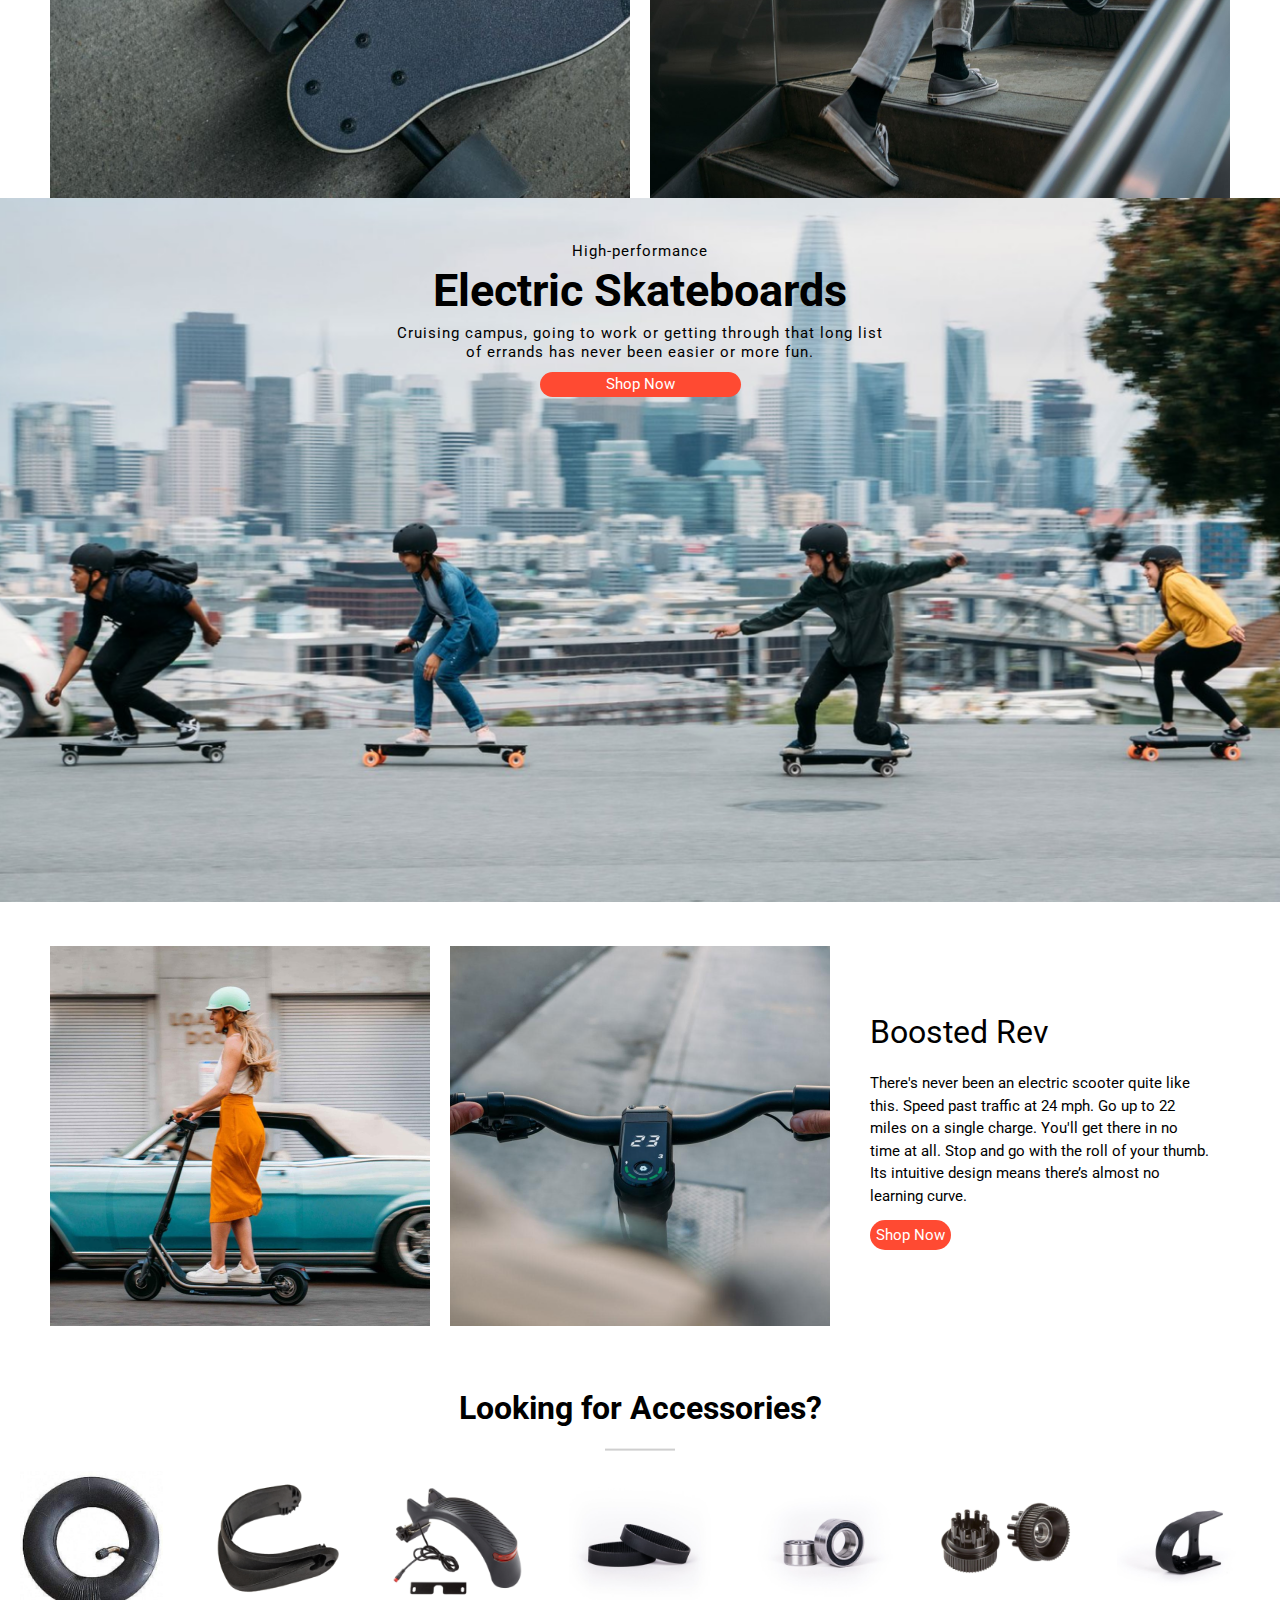
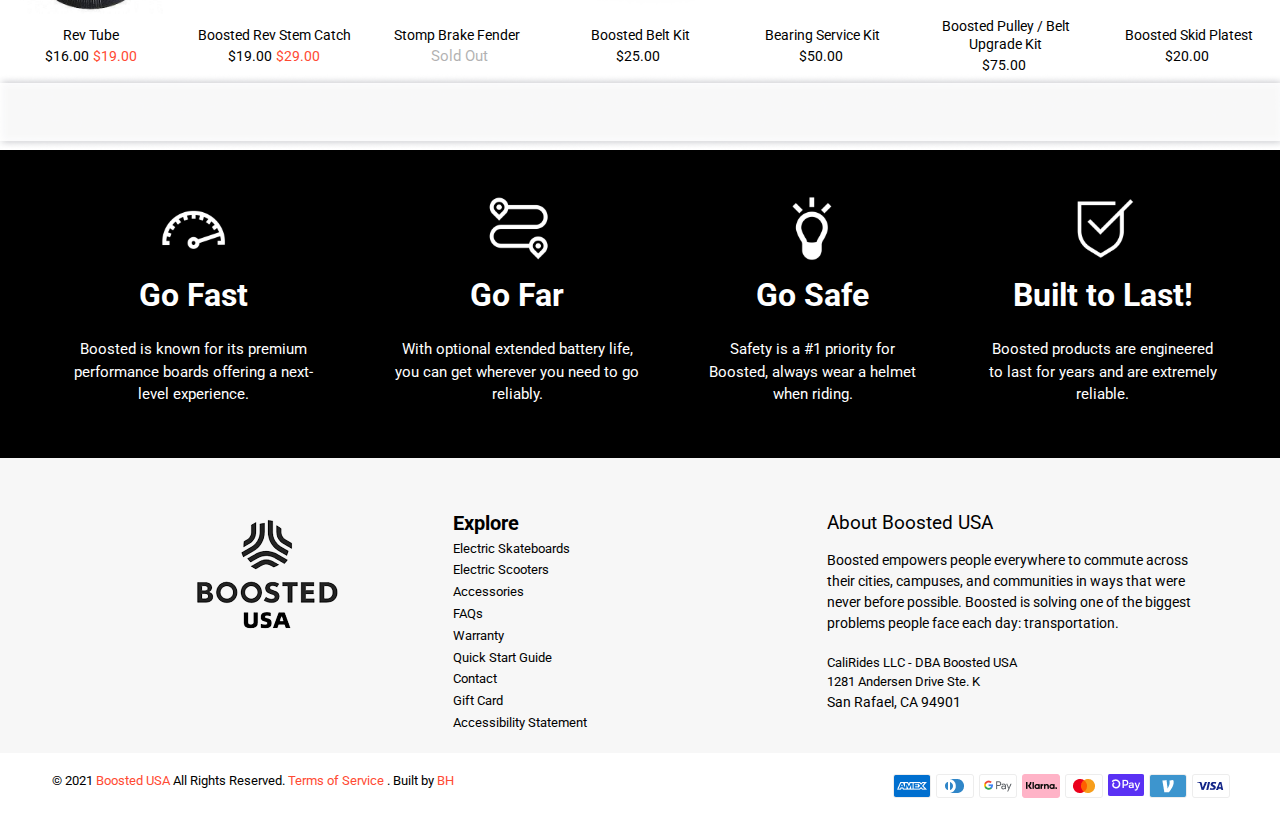
==== commit 1be55430: "Add files via upload" ====
--- a/boostedusa/index.html
+++ b/boostedusa/index.html
@@ -2,426 +2,446 @@
 <!DOCTYPE html>
 <!-- Оболочка документа, указываем язык содержимого -->
 <html lang="ru">
-	<!-- Заголовок страницы, контейнер для других важных данных (не отображается) -->
-	<head>
-		<link rel="preconnect" href="https://fonts.googleapis.com">
-		<link rel="preconnect" href="https://fonts.gstatic.com" crossorigin>
-		<link href="https://fonts.googleapis.com/css2?family=Roboto:wght@400;700&display=swap" rel="stylesheet">
-		<!-- Заголовок страницы в браузере -->
-		<title>Boosted Usa</title>
-		<!-- Адаптив -->
-		<meta name="viewport" content="width=device-width, initial-scale=1.0, maximum-scale=1.0, user-scalable=0" />
-		<!-- Фавиконка -->
-		<link rel="icon" href="img/favicons/favicon.ico" type="image">
-		<!-- Подключаем CSS -->
-		<link rel="stylesheet" href="css/style.css" />
-		<!-- Кодировка страницы -->
-		<meta charset="UTF-8">
-	</head>
-	<!-- Отображаемое тело страницы -->
-	<body>
-	
-		<div class="wrapper">
-			<header class="header">
-				<div class="header__container _container">
-					<div class="header__column">
-						<div class="header__column_1">
-							<div class="row_1-text">Financing option available at checkout.</div>							
-						</div>
-						<div class="header__column_2">
-							<a href="" class="header_logo">
-								<img src="img/header.png" alt="">
+<!-- Заголовок страницы, контейнер для других важных данных (не отображается) -->
+
+<head>
+	<link rel="preconnect" href="https://fonts.googleapis.com">
+	<link rel="preconnect" href="https://fonts.gstatic.com" crossorigin>
+	<link href="https://fonts.googleapis.com/css2?family=Roboto:wght@400;700&display=swap" rel="stylesheet">
+	<!-- Заголовок страницы в браузере -->
+	<title>Boosted Usa</title>
+	<!-- Адаптив -->
+	<meta name="viewport" content="width=device-width, initial-scale=1.0, maximum-scale=1.0, user-scalable=0" />
+	<!-- Фавиконка -->
+	<link rel="icon" href="img/favicons/favicon.ico" type="image">
+	<!-- Подключаем CSS -->
+	<link rel="stylesheet" href="css/style.css" />
+	<!-- Кодировка страницы -->
+	<meta charset="UTF-8">
+</head>
+<!-- Отображаемое тело страницы -->
+
+<body>
+
+	<div class="wrapper">
+		<header class="header">
+			<div class="header__container _container">
+				<div class="header__column">
+					<div class="header__column_1">
+						<div class="row_1-text">Financing option available at checkout.</div>
+					</div>
+					<div class="header__column_2">
+						<a href="" class="header_logo">
+							<img src="img/header.png" alt="">
+						</a>
+						<div class="header__burger">
+							<span></span>
+						</div>
+						<nav class="header__menu menu">
+							<ul class="header__list">
+								<li class="menu__item">
+									<a href="" class="header__link">
+										Electric Skateboards
+									</a>
+								</li>
+								<li class="menu__item">
+									<a href="" class="header__link">
+										Electric Scooters
+									</a>
+								</li>
+								<li class="menu__item">
+									<a href="" class="header__link">
+										Accessories
+									</a>
+								</li>
+								<li class="menu__item">
+									<a href="" class="header__link">
+										Gift Card
+									</a>
+								</li>
+								<li class="menu__item">
+									<a href="" class="header__link">
+										More Info
+									</a>
+								</li>
+							</ul>
+						</nav>
+					</div>
+				</div>
+
+
+			</div>
+		</header>
+		<main class="page">
+			<div class="page__welcome">
+				<div class="welcome__container _container">
+					<div class="welcome__body">
+						<h1 class="welcome__body__title">
+							Welcome to Boosted USA
+						</h1>
+						<div class="welcome__body__subtitle">
+							The Holy Grail of Electric Skateboards and One REVolutionary Scooter
+						</div>
+						<div class="welcome__body__buttons">
+							<a href="" class="welcome__body__button">BOOSTED REVS</a>
+							<a href="" class="welcome__body__button">BOOSTED BOARDS</a>
+						</div>
+
+					</div>
+
+				</div>
+				<div class="welcome__body__image _ibg">
+					<img src="img/main-page.jpg" alt="cover">
+				</div>
+			</div>
+			<div class="partner">
+				<div class="partner__container _container">
+					<div class="partner__row">
+
+						<div class="partner__item">
+							<div class="partner__logo">
+								<a href="" class="">
+									<img src="img/partners/1.png" alt="">
+								</a>
+							</div>
+						</div>
+						<div class="partner__item">
+
+							<a href="" class="">
+								<img src="img/partners/2.png" alt="">
 							</a>
-							<div class="header__burger">
-								<span></span>
-							</div>
-							<nav class="header__menu menu">
-								<ul class="menu__list">
-									<li class="menu__item">
-										<a href="" class="menu__link">
-											Electric Skateboards
-										</a>
-									</li>
-									<li class="menu__item">
-										<a href="" class="menu__link">
-											Electric Scooters
-										</a>
-									</li>
-									<li class="menu__item">
-										<a href="" class="menu__link">
-											Accessories
-										</a>
-									</li>
-									<li class="menu__item">
-										<a href="" class="menu__link">
-											Gift Card
-										</a>
-									</li>
-									<li class="menu__item">
-										<a href="" class="menu__link">
-											More Info
-										</a>
-									</li>
+						</div>
+						<div class="partner__item">
+							<a href="" class="">
+								<img src="img/partners/3.png" alt="">
+							</a>
+						</div>
+						<div class="partner__item">
+							<a href="" class="">
+								<img src="img/partners/4.png" alt="">
+							</a>
+						</div>
+
+
+					</div>
+				</div>
+			</div>
+			<div class="boards__or__revs">
+				<div class="boards__or__revs__container _container">
+					<div class="boards__or__revs__column">
+						<div class="boards__or__revs__title">Looking for Boosted Boards, or Boosted Revs?</div>
+						<div class="boards__or__revs__subtitle">Boosted USA acquired all of the remaining inventory
+							directly from Boosted. This means we have the electric skateboards and scooter you all love
+							and have been looking for. Get your hands on these highly sought after products while
+							supplies last.</div>
+						<div class="boards__or__revs__seprator">
+							<img src="img/boardsOrRevs/Rectangle.png" alt="">
+						</div>
+						<div class="boards__or__revs__pictures">
+							<div class="boards__or__revs__row">
+
+								<div class="boards__or__revs__picture">
+
+									<a href="" class="board boards__revs__image">
+										<img src="img/boardsOrRevs/1.png" alt="">
+									</a>
+
+								</div>
+								<div class="boards__or__revs__picture">
+									<a href="" class="rev boards__revs__image">
+										<img src="img/boardsOrRevs/2.png" alt="">
+									</a>
+								</div>
+
+							</div>
+						</div>
+					</div>
+				</div>
+			</div>
+
+			<div class="page__skateboards">
+				<div class="skateboards__container _container">
+					<div class="skateboards__body">
+						<div class="skateboards__uppertitle">
+							High-performance
+						</div>
+						<div class="skateboards__title">
+							Electric Skateboards
+						</div>
+						<div class="skateboards__subtitle">
+							Cruising campus, going to work or getting through that long list of errands has never been
+							easier or more fun.
+						</div>
+						<div class="skateboards__button">
+							<a href="" class="skateboards__button__content">Shop Now</a>
+						</div>
+					</div>
+				</div>
+				<div class="skateboards__image _ibg">
+					<img src="img/skateboards.png" alt="cover">
+				</div>
+			</div>
+			<div class="boosted__rev">
+				<div class="boosted__rev__container _container">
+					<div class="boosted__rev__body">
+						<div class="boosted__rev__row">
+
+							<div class="boosted__rev__item boosted__rev__item1">
+								<div class="boosted__rev__image">
+									<img src="img/rev/1.png" alt="rev">
+								</div>
+							</div>
+
+							<div class="boosted__rev__item boosted__rev__item2">
+								<div class="boosted__rev__image">
+									<img src="img/rev/2.png" alt="rev">
+								</div>
+							</div>
+							<div class="boosted__rev__item boosted__rev__item3">
+								<div class="boosted__rev__title">Boosted Rev</div>
+								<div class="boosted__rev__text">
+									There's never been an electric scooter quite like this. Speed past traffic at 24
+									mph. Go up to 22 miles on a single charge. You'll get there in no time at all. Stop
+									and go with the roll of your thumb. Its intuitive design means there’s almost no
+									learning curve.
+								</div>
+								<div class="boosted__rev__button">
+									<a href="" class="boosted__rev__button__content">Shop Now</a>
+								</div>
+
+							</div>
+						</div>
+					</div>
+				</div>
+			</div>
+
+			<div class="accessories">
+				<div class="accessories__container _container">
+					<div class="accessories__column">
+						<div class="accessories__title">
+							<a href=""> Looking for Accessories?</a>
+						</div>
+						<div class="accessories__separator">
+							<img src="img/accessories/separator.png" alt="">
+						</div>
+						<div class="accessories__items">
+							<div class="accessories__items__row">
+								<div class="accessories__item tube">
+									<div class="accessories__item__picture">
+										<a href=""><img src="img/accessories/tube.png" alt=""></a>
+									</div>
+									<div class="accessories__item__title"><a href="">Rev Tube</a></div>
+									<div class="accessories__item__price">
+										<div class="accessories__blackprice">$16.00</div>
+										<div class="accessories__redprice">$19.00</div>
+										<div class="sold"></div>
+									</div>
+								</div>
+								<div class="accessories__item stemcatch">
+									<div class="accessories__item__picture">
+										<a href=""><img src="img/accessories/stemCatch.png" alt=""></a>
+									</div>
+									<div class="accessories__item__title"><a href="">Boosted Rev Stem Catch</a></div>
+									<div class="accessories__item__price">
+										<div class="accessories__blackprice">$19.00</div>
+										<div class="accessories__redprice">$29.00</div>
+										<div class="sold"></div>
+									</div>
+								</div>
+								<div class="accessories__item fender">
+									<div class="accessories__item__picture">
+										<a href=""><img src="img/accessories/fender.png" alt=""></a>
+									</div>
+									<div class="accessories__item__title"><a href="">Stomp Brake Fender</a></div>
+									<div class="accessories__item__price">
+										<div class="accessories__blackprice"></div>
+										<div class="accessories__redprice"></div>
+										<div class="sold">Sold Out</div>
+									</div>
+								</div>
+								<div class="accessories__item belt">
+									<div class="accessories__item__picture">
+										<a href=""><img src="img/accessories/belt.png" alt=""></a>
+									</div>
+									<div class="accessories__item__title"><a href="">Boosted Belt Kit</a></div>
+									<div class="accessories__item__price">
+										<div class="accessories__blackprice">$25.00</div>
+										<div class="accessories__redprice"></div>
+										<div class="sold"></div>
+									</div>
+								</div>
+								<div class="accessories__item bearing">
+									<div class="accessories__item__picture">
+										<a href=""><img src="img/accessories/bearing.png" alt=""></a>
+									</div>
+									<div class="accessories__item__title"><a href="">Bearing Service Kit</a></div>
+									<div class="accessories__item__price">
+										<div class="accessories__blackprice">$50.00</div>
+										<div class="accessories__redprice"></div>
+										<div class="sold"></div>
+									</div>
+								</div>
+								<div class="accessories__item pulley">
+									<div class="accessories__item__picture">
+										<a href=""><img src="img/accessories/pulley.png" alt=""></a>
+									</div>
+									<div class="accessories__item__title"><a href="">Boosted Pulley / Belt Upgrade
+											Kit</a></div>
+									<div class="accessories__item__price">
+										<div class="accessories__blackprice">$75.00</div>
+										<div class="accessories__redprice"></div>
+										<div class="sold"></div>
+									</div>
+								</div>
+								<div class="accessories__item plates">
+									<div class="accessories__item__picture">
+										<a href=""><img src="img/accessories/plates.png" alt=""></a>
+									</div>
+									<div class="accessories__item__title"><a href="">Boosted Skid Platest</a></div>
+									<div class="accessories__item__price">
+										<div class="accessories__blackprice">$20.00</div>
+										<div class="accessories__redprice"></div>
+										<div class="sold"></div>
+									</div>
+								</div>
+
+							</div>
+						</div>
+
+
+					</div>
+				</div>
+			</div>
+
+			<div class="grey__rectangle">
+				<img src="img/grey-rectangle.png" alt="">
+			</div>
+
+			<div class="go">
+				<div class="go__container _container">
+					<div class="go__row">
+						<div class="go__item">
+							<div class="go__item__column">
+								<div class="go__icon"><img src="img/go/1.svg" alt=""></div>
+								<div class="go__title">Go Fast</div>
+								<div class="go__subtitle">Boosted is known for its premium performance boards offering a
+									next-level experience.</div>
+							</div>
+						</div>
+						<div class="go__item">
+							<div class="go__item__column">
+								<div class="go__icon"><img src="img/go/2.svg" alt=""></div>
+								<div class="go__title">Go Far</div>
+								<div class="go__subtitle">With optional extended battery life, you can get wherever you
+									need to go reliably.</div>
+							</div>
+						</div>
+						<div class="go__item">
+							<div class="go__item__column">
+								<div class="go__icon"><img src="img/go/3.svg" alt=""></div>
+								<div class="go__title">Go Safe</div>
+								<div class="go__subtitle">Safety is a #1 priority for Boosted, always wear a helmet when
+									riding.</div>
+							</div>
+						</div>
+						<div class="go__item">
+							<div class="go__item__column">
+								<div class="go__icon"><img src="img/go/4.svg" alt=""></div>
+								<div class="go__title">Built to Last!</div>
+								<div class="go__subtitle">Boosted products are engineered to last for years and are
+									extremely reliable.</div>
+							</div>
+						</div>
+
+					</div>
+				</div>
+			</div>
+
+			<div class="about">
+				<div class="about__container">
+					<div class="about__logo container__item">
+						<a class="about__logo__link" href=""><img src="img/logo.png" alt=""></a>
+					</div>
+
+					<div class="about__text container__item">
+
+
+						<div class="about__text__item about__expore">
+							<div class="about__expore__title">Explore</div>
+							<div>
+								<ul>
+									<li><a class="about__expore__list" href="">Electric Skateboards</a></li>
+									<li><a class="about__expore__list" href="">Electric Scooters</a></li>
+									<li><a class="about__expore__list" href="">Accessories</a></li>
+									<li><a class="about__expore__list" href="">FAQs</a></li>
+									<li><a class="about__expore__list" href="">Warranty</a></li>
+									<li><a class="about__expore__list" href="">Quick Start Guide</a></li>
+									<li><a class="about__expore__list" href="">Contact</a></li>
+									<li><a class="about__expore__list" href="">Gift Card</a></li>
+									<li><a class="about__expore__list" href="">Accessibility Statement</a></li>
 								</ul>
-							</nav>
-						</div>
-					</div>
-				
-				
-				</div>
-			</header>
-			<main class="page">
-				<div class="page__welcome">
-					<div class="welcome__container _container">
-						<div class="welcome__body">
-							<h1 class="welcome__body__title">
-								Welcome to Boosted USA
-							</h1>
-							<div class="welcome__body__subtitle">
-								The Holy Grail of Electric Skateboards and One REVolutionary Scooter
-							</div>
-							<div class="welcome__body__buttons">
-								<a href="" class="welcome__body__button">BOOSTED REVS</a>
-								<a href="" class="welcome__body__button">BOOSTED BOARDS</a>
-							</div>
-							
-						</div>
-
-					</div>
-					<div class="welcome__body__image _ibg">
-						<img src="img/main-page.jpg" alt="cover">
-					</div>
-				</div>
-				<div class="partner">
-					<div class="partner__container _container">
-						<div class="partner__row">
-
-							<div class="partner__item">
-								<div class="partner__logo">
-									<a href="" class="">
-										<img src="img/partners/1.png" alt="">
-									</a>
-								</div>
-							</div>
-							<div class="partner__item">
-
-								<a href="" class="">
-									<img src="img/partners/2.png" alt="">
-								</a>
-							</div>
-							<div class="partner__item">
-								<a href="" class="">
-									<img src="img/partners/3.png" alt="">
-								</a>
-							</div>
-							<div class="partner__item">
-								<a href="" class="">
-									<img src="img/partners/4.png" alt="">
-								</a>
-							</div>
-					
-
-						</div>
-					</div>
-				</div>
-				<div class="boards__or__revs">
-					<div class="boards__or__revs__container _container">
-						<div class="boards__or__revs__column">
-							<div class="boards__or__revs__title">Looking for Boosted Boards, or Boosted Revs?</div>
-							<div class="boards__or__revs__subtitle">Boosted USA acquired all of the remaining inventory directly from Boosted.  This means we have the electric skateboards and scooter you all love and have been looking for.  Get your hands on these highly sought after products while supplies last.</div>
-							<div class="boards__or__revs__seprator">
-								<img src="img/boardsOrRevs/Rectangle.png" alt="">
-							</div>
-							<div class="boards__or__revs__pictures">
-								<div class="boards__or__revs__row">
-									<div class="boards__or__revs__picture">									
-										
-											<a href="" class="board boards__revs__image">
-												<img src="img/boardsOrRevs/1.png" alt="">
-											</a>
-										
-									</div>
-									<div class="boards__or__revs__picture">
-										
-											<a href="" class="rev boards__revs__image">
-												<img src="img/boardsOrRevs/2.png" alt="">
-											</a>
-									   </div>
-									</div>
-								</div>
-							</div>
-						</div>
-				</div>					
-
-				<div class="page__skateboards">
-					<div class="skateboards__container _container">
-						<div class="skateboards__body">
-							<div class="skateboards__uppertitle">
-								High-performance
-							</div>	
-							<div  class="skateboards__title">
-								Electric Skateboards
-							</div>
-							<div class="skateboards__subtitle">
-								Cruising campus, going to work or getting through that long list of errands has never been easier or more fun.
-							</div>
-							<div class="skateboards__button">
-								<a href="" class="skateboards__button__content">Shop Now</a>							
-							</div>							
-						</div>
-					</div>
-					<div class="skateboards__image _ibg">
-						<img src="img/skateboards.png" alt="cover">
-					</div>
-				</div>
-				<div class="boosted__rev">
-					<div class="boosted__rev__container _container">
-						<div class="boosted__rev__body">
-							<div class="boosted__rev__row">
-								
-								<div class="boosted__rev__item boosted__rev__item1">									
-									<div class="boosted__rev__image">									
-											<img src="img/rev/1.png" alt="rev">										
-									</div>
-								</div>
-							    
-								<div class="boosted__rev__item boosted__rev__item2">
-									<div class="boosted__rev__image">										
-											<img src="img/rev/2.png" alt="rev">										
-									</div>
-								</div>
-								<div class="boosted__rev__item boosted__rev__item3">
-									<div class="boosted__rev__title">Boosted Rev</div>
-									<div class="boosted__rev__text">
-										There's never been an electric scooter quite like this. Speed past traffic at 24 mph. Go up to 22 miles on a single charge. You'll get there in no time at all. Stop and go with the roll of your thumb. Its intuitive design means there’s almost no learning curve.
-									</div>
-									<div class="boosted__rev__button">
-										<a href="" class="boosted__rev__button__content">Shop Now</a>
-									</div>
-
-								</div>
-							</div>	
-						</div>
-					</div>					
-				</div>
-
-				<div class="accessories">
-					<div class="accessories__container _container">
-						<div class="accessories__column">
-							<div class="accessories__title">
-								<a href="">	Looking for Accessories?</a>
-							</div>
-							<div class="accessories__separator">								
-								<img src="img/accessories/separator.png" alt="">
-							</div>
-							<div class="accessories__items">
-								<div class="accessories__items__row">
-									<div class="accessories__item tube">
-										<div class="accessories__item__picture">
-											<a href=""><img src="img/accessories/tube.png" alt=""></a>
-										</div>
-										<div class="accessories__item__title"><a href="">Rev Tube</a></div>
-										<div class="accessories__item__price">
-											<div class="accessories__blackprice">$16.00</div>
-											<div class="accessories__redprice">$19.00</div>
-											<div class="sold"></div>
-										</div>
-									</div>
-									<div class="accessories__item stemcatch">
-										<div class="accessories__item__picture">
-											<a href=""><img src="img/accessories/stemCatch.png" alt=""></a>
-										</div>
-										<div class="accessories__item__title"><a href="">Boosted Rev Stem Catch</a></div>
-										<div class="accessories__item__price">
-											<div class="accessories__blackprice">$19.00</div>
-											<div class="accessories__redprice">$29.00</div>
-											<div class="sold"></div>
-										</div>
-									</div>
-									<div class="accessories__item fender">
-										<div class="accessories__item__picture">
-											<a href=""><img src="img/accessories/fender.png" alt=""></a>
-										</div>
-										<div class="accessories__item__title"><a href="">Stomp Brake Fender</a></div>
-										<div class="accessories__item__price">
-											<div class="accessories__blackprice"></div>
-											<div class="accessories__redprice"></div>
-											<div class="sold">Sold Out</div>
-										</div>
-									</div>
-									<div class="accessories__item belt">
-										<div class="accessories__item__picture">
-											<a href=""><img src="img/accessories/belt.png" alt=""></a>
-										</div>
-										<div class="accessories__item__title"><a href="">Boosted Belt Kit</a></div>
-										<div class="accessories__item__price">
-											<div class="accessories__blackprice">$25.00</div>
-											<div class="accessories__redprice"></div>
-											<div class="sold"></div>
-										</div>
-									</div>
-									<div class="accessories__item bearing">
-										<div class="accessories__item__picture">
-											<a href=""><img src="img/accessories/bearing.png" alt=""></a>
-										</div>
-										<div class="accessories__item__title"><a href="">Bearing Service Kit</a></div>
-										<div class="accessories__item__price">
-											<div class="accessories__blackprice">$50.00</div>
-											<div class="accessories__redprice"></div>
-											<div class="sold"></div>
-										</div>
-									</div>
-									<div class="accessories__item pulley">
-										<div class="accessories__item__picture">
-											<a href=""><img src="img/accessories/pulley.png" alt=""></a>
-										</div>
-										<div class="accessories__item__title"><a href="">Boosted Pulley / Belt Upgrade Kit</a></div>
-										<div class="accessories__item__price">
-											<div class="accessories__blackprice">$75.00</div>
-											<div class="accessories__redprice"></div>
-											<div class="sold"></div>
-										</div>
-									</div>
-									<div class="accessories__item plates">
-										<div class="accessories__item__picture">
-											<a href=""><img src="img/accessories/plates.png" alt=""></a>
-										</div>
-										<div class="accessories__item__title"><a href="">Boosted Skid Platest</a></div>
-										<div class="accessories__item__price">
-											<div class="accessories__blackprice">$20.00</div>
-											<div class="accessories__redprice"></div>
-											<div class="sold"></div>
-										</div>
-									</div>
-									
-								</div>								
-							</div>
-							
-							
-						</div>
-					</div>
-				</div>
-
-				<div class="grey__rectangle">
-					<img src="img/grey-rectangle.png" alt="">
-				</div>
-
-				<div class="go">
-					<div class="go__container _container">
-						<div class="go__row">							
-								<div class="go__item">
-									<div class="go__item__column">
-										<div class="go__icon"><img src="img/go/1.svg"alt=""></div>
-										<div class="go__title">Go Fast</div>
-										<div class="go__subtitle">Boosted is known for its premium performance boards offering a next-level experience.</div>
-									</div>
-								</div>
-								<div class="go__item">
-									<div class="go__item__column">
-										<div class="go__icon"><img src="img/go/2.svg"alt=""></div>
-										<div class="go__title">Go Far</div>
-										<div class="go__subtitle">With optional extended battery life, you can get wherever you need to go reliably.</div>
-									</div>
-								</div>
-								<div class="go__item">
-									<div class="go__item__column">
-										<div class="go__icon"><img src="img/go/3.svg"alt=""></div>
-										<div class="go__title">Go Safe</div>
-										<div class="go__subtitle">Safety is a #1 priority for Boosted, always wear a helmet when riding.</div>
-									</div>
-								</div>
-								<div class="go__item">
-									<div class="go__item__column">
-										<div class="go__icon"><img src="img/go/4.svg"alt=""></div>
-										<div class="go__title">Built to Last!</div>
-										<div class="go__subtitle">Boosted products are engineered to last for years and are extremely reliable.</div>
-									</div>
-								</div>
-							
-						</div>
-					</div>
-				</div>
-
-				<div class="about">
-					<div class="about__container">
-						<div class="about__row">
-							<div class="about__item about__logo">
-								<a href=""><img src="img/logo.png" alt=""></a>
-							</div>
-
-							<div class="about__item about__expore">
-								<div class="about__expore__title">Explore</div>
-								<div>
-									<ul>
-										<li><a  class="about__expore__list" href="">Electric Skateboards</a></li>
-										<li><a  class="about__expore__list" href="">Electric Scooters</a></li>
-										<li><a  class="about__expore__list" href="">Accessories</a></li>
-										<li><a  class="about__expore__list" href="">FAQs</a></li>
-										<li><a  class="about__expore__list" href="">Warranty</a></li>
-										<li><a  class="about__expore__list" href="">Quick Start Guide</a></li>
-										<li><a  class="about__expore__list" href="">Contact</a></li>
-										<li><a  class="about__expore__list" href="">Gift Card</a></li>
-										<li><a  class="about__expore__list" href="">Accessibility Statement</a></li>
-									</ul>
-								</div>
-							</div>
-
-							<div class="about__item about__boosted__usa">
-								<div class="about__title">About Boosted USA</div>
-								<div class="about__text">Boosted empowers people everywhere to commute across their cities, campuses, and communities in ways that were never before possible. Boosted is solving one of the biggest problems people face each day: transportation.</div>
-
-								<div class="calirides">CaliRides LLC - DBA Boosted USA</div>
-								<div class="about__address">1281 Andersen Drive Ste. K</div>
-								<div class="about__sanrafael">San Rafael, CA 94901</div>
-							</div>
-						</div>
-					</div>
-				</div>
-
-
-		
-
-			
-			</main>
-			<footer class="footer">
-				<div class="footer__container _container">
-					<div class="footer__row">
-						<div class="footer__part footer__rights">
-							<div class="footer__rights__item year">
-								© 2021
-							</div>
-							<div class="footer__rights__item name">
-								<a href="">Boosted USA</a>	
-							</div>
-							<div class="footer__rights__item all__rights__reserved">
-								All Rights Reserved.
-							</div>
-							<div class="footer__rights__item terms">
-								<a href="">Terms of Service</a>
-							</div>
-							<div class="footer__rights__item built">
-								. Built by
-							</div>
-							<div class="footer__rights__item bh">
-								<a href="">BH</a>
-							</div>
-						</div>
-						<div class="footer__part footer__pay">
-							<div class="footer__pay__item"><a href=""><img src="img/footer/1.png" alt=""></a></div>
-							<div class="footer__pay__item"><a href=""><img src="img/footer/2.png" alt=""></a></div>
-							<div class="footer__pay__item"><a href=""><img src="img/footer/3.png" alt=""></a></div>
-							<div class="footer__pay__item"><a href=""><img src="img/footer/4.png" alt=""></a></div>
-							<div class="footer__pay__item"><a href=""><img src="img/footer/5.png" alt=""></a></div>
-							<div class="footer__pay__item"><a href=""><img src="img/footer/6.png" alt=""></a></div>
-							<div class="footer__pay__item"><a href=""><img src="img/footer/7.png" alt=""></a></div>
-							<div class="footer__pay__item"><a href=""><img src="img/footer/8.png" alt=""></a></div>				
-
-						</div>
-					</div>
-				</div>
-			</footer>
-		</div>
-		<script src="https://code.jquery.com/jquery-3.4.1.slim.min.js"></script>
-		<script src="js/script.js"></script>
-	</body>
+							</div>
+						</div>
+
+						<div class="about__text__item about__boosted__usa">
+							<div class="about__title">About Boosted USA</div>
+							<div class="about__text">Boosted empowers people everywhere to commute across their cities,
+								campuses, and communities in ways that were never before possible. Boosted is solving
+								one of the biggest problems people face each day: transportation.</div>
+
+							<div class="calirides">CaliRides LLC - DBA Boosted USA</div>
+							<div class="about__address">1281 Andersen Drive Ste. K</div>
+							<div class="about__sanrafael">San Rafael, CA 94901</div>
+						</div>
+					</div>
+				</div>
+			</div>
+
+
+
+
+
+		</main>
+		<footer class="footer">
+			<div class="footer__container _container">
+				<div class="footer__row">
+					<div class="footer__part footer__rights">
+						<div class="footer__rights__item year">
+							© 2021
+						</div>
+						<div class="footer__rights__item name">
+							<a href="">Boosted USA</a>
+						</div>
+						<div class="footer__rights__item all__rights__reserved">
+							All Rights Reserved.
+						</div>
+						<div class="footer__rights__item terms">
+							<a href="">Terms of Service</a>
+						</div>
+						<div class="footer__rights__item built">
+							. Built by
+						</div>
+						<div class="footer__rights__item bh">
+							<a href="">BH</a>
+						</div>
+					</div>
+					<div class="footer__part footer__pay">
+						<div class="footer__pay__item"><a href=""><img src="img/footer/1.png" alt=""></a></div>
+						<div class="footer__pay__item"><a href=""><img src="img/footer/2.png" alt=""></a></div>
+						<div class="footer__pay__item"><a href=""><img src="img/footer/3.png" alt=""></a></div>
+						<div class="footer__pay__item"><a href=""><img src="img/footer/4.png" alt=""></a></div>
+						<div class="footer__pay__item"><a href=""><img src="img/footer/5.png" alt=""></a></div>
+						<div class="footer__pay__item"><a href=""><img src="img/footer/6.png" alt=""></a></div>
+						<div class="footer__pay__item"><a href=""><img src="img/footer/7.png" alt=""></a></div>
+						<div class="footer__pay__item"><a href=""><img src="img/footer/8.png" alt=""></a></div>
+
+					</div>
+				</div>
+			</div>
+		</footer>
+	</div>
+	<script src="https://code.jquery.com/jquery-3.4.1.slim.min.js"></script>
+	<script src="js/script.js"></script>
+</body>
+
 </html>--- a/boostedusa/css/style.css
+++ b/boostedusa/css/style.css
@@ -36,6 +36,7 @@
 	object-fit: cover;
 }
 
+
 body {
  font-family: Roboto;
  color:  #000000;
@@ -60,7 +61,7 @@
 	/*position: absolute;*/
 	width: 100%;
 	position: fixed;
-	z-index: 3;
+	z-index: 50;
 	left: 0;
 	top: 0;
 	height: 100px;
@@ -71,6 +72,75 @@
 
 .header__burger {
 	display: none;
+}
+
+
+.header__column {
+	display: flex;
+	flex-direction: column;
+	
+	
+}
+
+.row_1-text {
+	min-height: 29px;
+	padding: 7px 0;
+	background-color: #000000;
+	color: #FBFBFB;
+	font-size: 12px;
+	line-height: 1.25;
+	text-align: center;
+	letter-spacing: 2px;
+}
+
+.header__column_2 {
+	min-height: 66px;
+	display: flex;
+	
+	align-items: center;
+
+}
+
+.menu {
+	padding: 5px 0;
+}
+
+.header__menu {
+	margin: 0px 15px 0px 125px;
+}
+
+@media (max-width: 940px) {
+	
+	.header__menu {
+		margin: 0px 15px 0px 60px;
+	}
+
+
+}
+
+.menu__item:not(:last-child) {
+	margin: 0 22px 0 0;
+} 
+
+.header__list {
+	display: flex;
+	flex-wrap: wrap;
+}
+
+
+
+.header__link {
+	font-size: 14px;
+	line-height: 1.5;
+	letter-spacing: 1px;
+	
+
+}
+
+@media (max-width: 940px) {	
+	.header__link {
+		font-size: 18px;
+	}
 }
 
 
@@ -135,13 +205,14 @@
 	.header__menu {
 		position: fixed;
 		top: -100%;
-		left: 0;
+		
+		right: 0;
 		width: 100%;
 		height: 100%;
 		overflow: auto;
 		transition: all 0.3s ease 0s;
 		background-color: #FFFFFF;
-		padding: 70px 10px 20px 10px;
+		padding: 40px 10px 20px 20px;
 	}
 
 	
@@ -159,55 +230,19 @@
 		font-size: 24px;
 	}
 
-	.menu__list {
-		
+	.header__list {		
 		flex-direction: column;
 	}
 
-	
-
-
-}
-
-
-
-
-.header__column {
-	display: flex;
-	flex-direction: column;
-	
-	
-}
-
-.row_1-text {
-	min-height: 29px;
-	padding: 7px 0;
-	background-color: #000000;
-	color: #FBFBFB;
-	font-size: 12px;
-	line-height: 1.25;
-	text-align: center;
-	letter-spacing: 2px;
-}
-
-.header__column_2 {
-	min-height: 66px;
-	display: flex;
-	align-items: center;
-	
-	
-
-}
-
-.menu {
-	padding: 5px 0;
-}
-
-.header__menu {
-	margin: 0px 0px 0px 125px;
-}
-
-@media (max-width:992px) {
+
+	.header__column_2 {
+		justify-content: space-between;	
+		padding: 0 20px 0 20px;			
+	
+	}
+}
+
+/*@media (max-width:992px) {
 	.header__menu {
 		margin: 0px 0px 0px 35px;
 		
@@ -225,25 +260,10 @@
 	.header__menu {
 		margin: 0px 0px 0px 20px;
 	}
-}
-
-
-.menu__list {
-	display: flex;
-	flex-wrap: wrap;
-}
-
-.menu__item:not(:last-child) {
-	margin: 0 22px 0 0;
-} 
-
-.menu__link {
-	font-size: 14px;
-	line-height: 1.5;
-	letter-spacing: 1px;
-	
-
-}
+}*/
+
+
+
 
 
 @media (max-width:479px) {
@@ -251,6 +271,10 @@
 		font-size: 18px;
 	}
 }
+
+
+
+
 
 .page {
 	margin-top: 80px;
@@ -269,6 +293,8 @@
 	top: 0;
 	left: 0;
 }
+
+
 
 .welcome__body {
 	padding: 53px 0px 618px 0px;
@@ -356,6 +382,7 @@
 .partner__container {
 	max-width: 1054px;
 	margin: 0 auto;
+	padding: 0 20px;
 	
 }
 
@@ -437,6 +464,13 @@
 	line-height: 1.27;
 }
 
+.boards__or__revs__row {
+	display: flex;
+	flex-direction: row;
+	
+	
+}
+
 .boards__or__revs__pictures {
 	margin: 45px 20px 0 20px;
 	max-width: 1180px;
@@ -444,12 +478,7 @@
 
 
 
-.boards__or__revs__row {
-	display: flex;
-	flex-direction: row;
-	justify-content: center;
-	
-}
+
 
 .board {
 	margin: 0 10px 0 0;
@@ -461,6 +490,8 @@
 	margin: 0  0 0 10px;
 }
 
+
+/*
 @media (max-width:1170px) {
 	.board img {
 		max-width: 100%;
@@ -471,114 +502,40 @@
 	}
 
 
-}
-
-
-/*
-@media (max-width:1170px) {
-	.board img {
-		width: 570px;
-	}
-
-	.rev img {
-		width: 570px;
-	}
-
-
-}
-
-@media (max-width:1140px) {
-	.board img {
-		width: 560px;
-	}
-
-	.rev img {
-		width: 560px;
-	}
-}
-
-@media (max-width:1120px) {
-	.board img {
-		width: 550px;
-	}
-
-	.rev img {
-		width: 550px;
-	}
-}
-
-@media (max-width:1100px) {
-	.board img {
-		width: 540px;
-	}
-
-	.rev img {
-		width: 540px;
-	}
-}
-
-@media (max-width:1080px) {
-	.board img {
-		width: 530px;
-	}
-
-	.rev img {
-		width: 530px;
-	}
-}
-
-@media (max-width:1060px) {
-	.board img {
-		width: 520px;
-	}
-
-	.rev img {
-		width: 520px;
-	}
-}
-
-@media (max-width:1040px) {
-	.board img {
-		width: 510px;
-	}
-
-	.rev img {
-		width: 510px;
-	}
-}
-
-@media (max-width:1020px) {
-	.board img {
-		width: 500px;
-	}
-
-	.rev img {
-		width: 500px;
-	}
-}
-
-@media (max-width:1000px) {
-	.board img {
-		width: 490px;
-	}
-
-	.rev img {
-		width: 490px;
-	}
 }*/
+
+
 
 
 @media (max-width:992px) {
 	.boards__or__revs__row {
 		flex-wrap: wrap;
-		flex: 1 1 100%;				
+				
 	}	
 
-	.boards__revs__image img {
-		width: 932px;
-	}
-
-	
+	.boards__or__revs__picture {
+		flex: 1 0 100%;
+	}
+
+	.board   {		
+		margin: 0px 0px 20px 0px;
+		padding: 0px 0px 58% 0px;
+		overflow: hidden;
+		
+		
+		
+	}
+	.boards__revs__image img {		
+		width: 100%;
+		height: 100%;
+		object-fit: cover;
+		
+	
+		
+	}
+
+	
+
 
 	.board  {
 		margin: 0;
@@ -594,12 +551,12 @@
 	}
 
 }
-
+/*
 @media (max-width:992px) {
 	.boards__revs__image img {
 		max-width: 100%;
 	}
-}
+}*/
 
 
 /*--------------------------------------*/
@@ -1057,6 +1014,7 @@
 	flex-direction: column;
 	justify-content: center;
 	align-items: center;
+	margin: 0 10px 0 10px;
 	
 }
 
@@ -1103,7 +1061,9 @@
 }
 
 .grey__rectangle img {
-	max-width: 100%;
+	height: 100%;
+	width: 100%;
+	object-fit: cover;
 }
 
 /*-----------------GO----------------------*/
@@ -1150,6 +1110,7 @@
 	line-height: 1.125;
 	font-weight: 700;
 	color:#FFFFFF;
+	text-align: center;
 }
 
 .go__subtitle {
@@ -1178,53 +1139,88 @@
 }
 
 .about__container {
-	padding: 50px 0px 0px 0px;
+	padding: 50px 30px 0px 30px;
 	max-width: 1180px;
 	margin: 0 auto;
+	display: flex;
+	flex-direction: row;
+	justify-content: space-between;
+	
+	
+	
 
 }
 
 @media (max-width:798px) {
 	.about__container {
-		padding: 50px 0px 50px 25px;
-		
-	
-	}
-}
-
-.about__row {
+		/*padding: 50px 0px 50px 25px;*/
+		flex-wrap: wrap;
+
+	}
+
+
+}
+
+@media (max-width: 376px) {
+	.about__container {
+		padding: 30px 30px 0px 30px;
+		
+	
+	}
+
+}
+
+@media (max-width:798px) {
+	.container__item {
+	 	flex:  1 1 100%;
+	}
+
+
+}
+
+.about__logo {
+	display: flex;
+	justify-content: center;
+}
+
+.about__logo__link img {
+	object-position: center;
+}
+
+
+
+.about__text {
 	display: flex;
 	flex-direction: row;
-	justify-content: center;
-	flex-wrap: wrap;
-	
-}
-
-
-.about__item {
-	flex: 1 1 33.3333%;
-}
-
-@media (max-width:798px) {
-	.about__item {
-		flex: 1 1 100%;
-	}
-}
+	justify-content: space-between;
+	
+	
+}
+
+
+
+
+
 
 .about__logo {
-	
+	flex: 1 0 33.3333%;
+}
+
+.about__text__item {
+	flex: 0 0 50%;
 }
 
 .about__expore {
-	margin-bottom: 50px;
+	/*margin-bottom: 50px;*/
 }
 
 .about__expore__title {
 	font-size: 20px;
 	line-height: 1.5;
-	margin-bottom: 10px;
+	/*margin-bottom: 10px;*/
 	font-weight: 700;	
 }
+
 
 .about__expore__list {
 	font-size: 13px;
@@ -1249,10 +1245,27 @@
 	margin: 0 0 12px 0;
 }
 
+
+@media (max-width: 376px) {
+	.about__title {
+				
+		margin: 0 0 9px 0;
+	}
+
+}
+
+
 .about__text {
 	font-size: 14px;
 	line-height: 1.5;
 	margin: 0 0 19px 0;
+}
+
+@media (max-width: 376px) {
+	.about__text {
+		
+		margin: 0 0 12px 0;
+	}
 }
 
 .calirides {
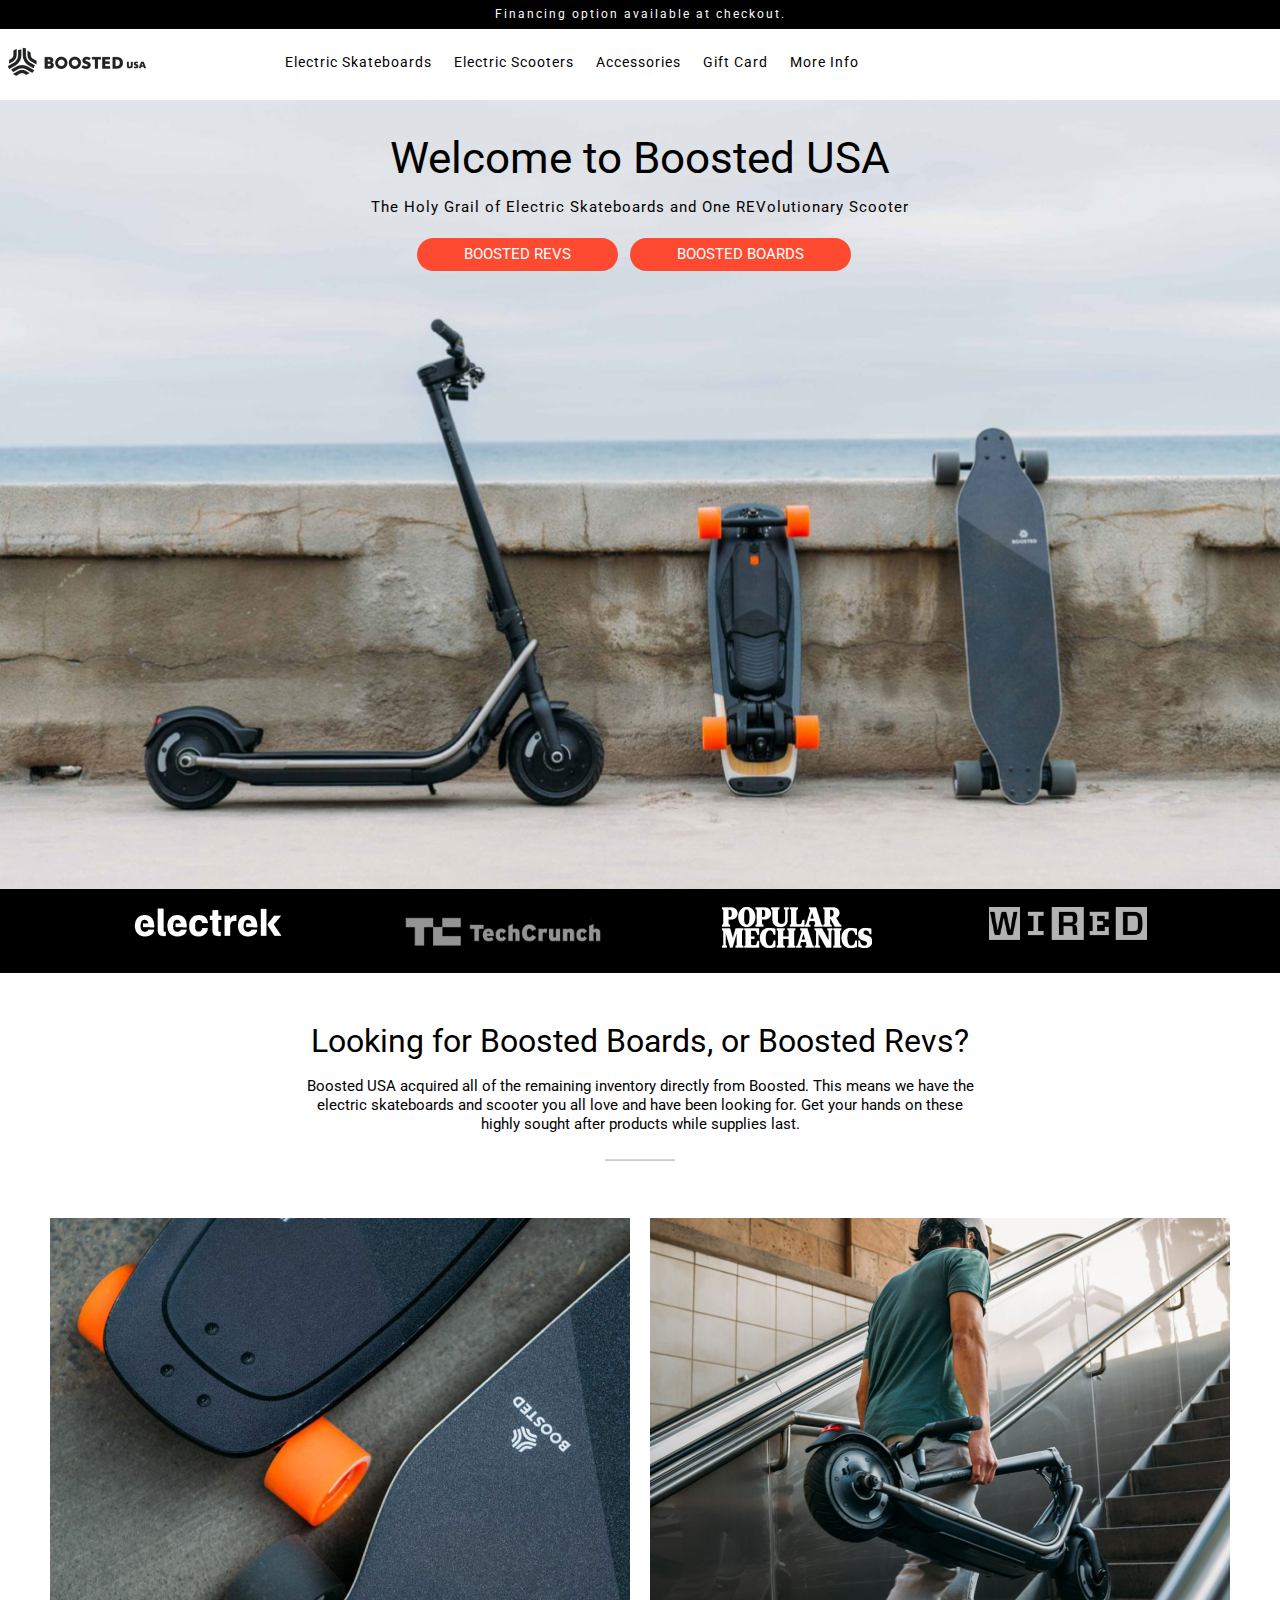
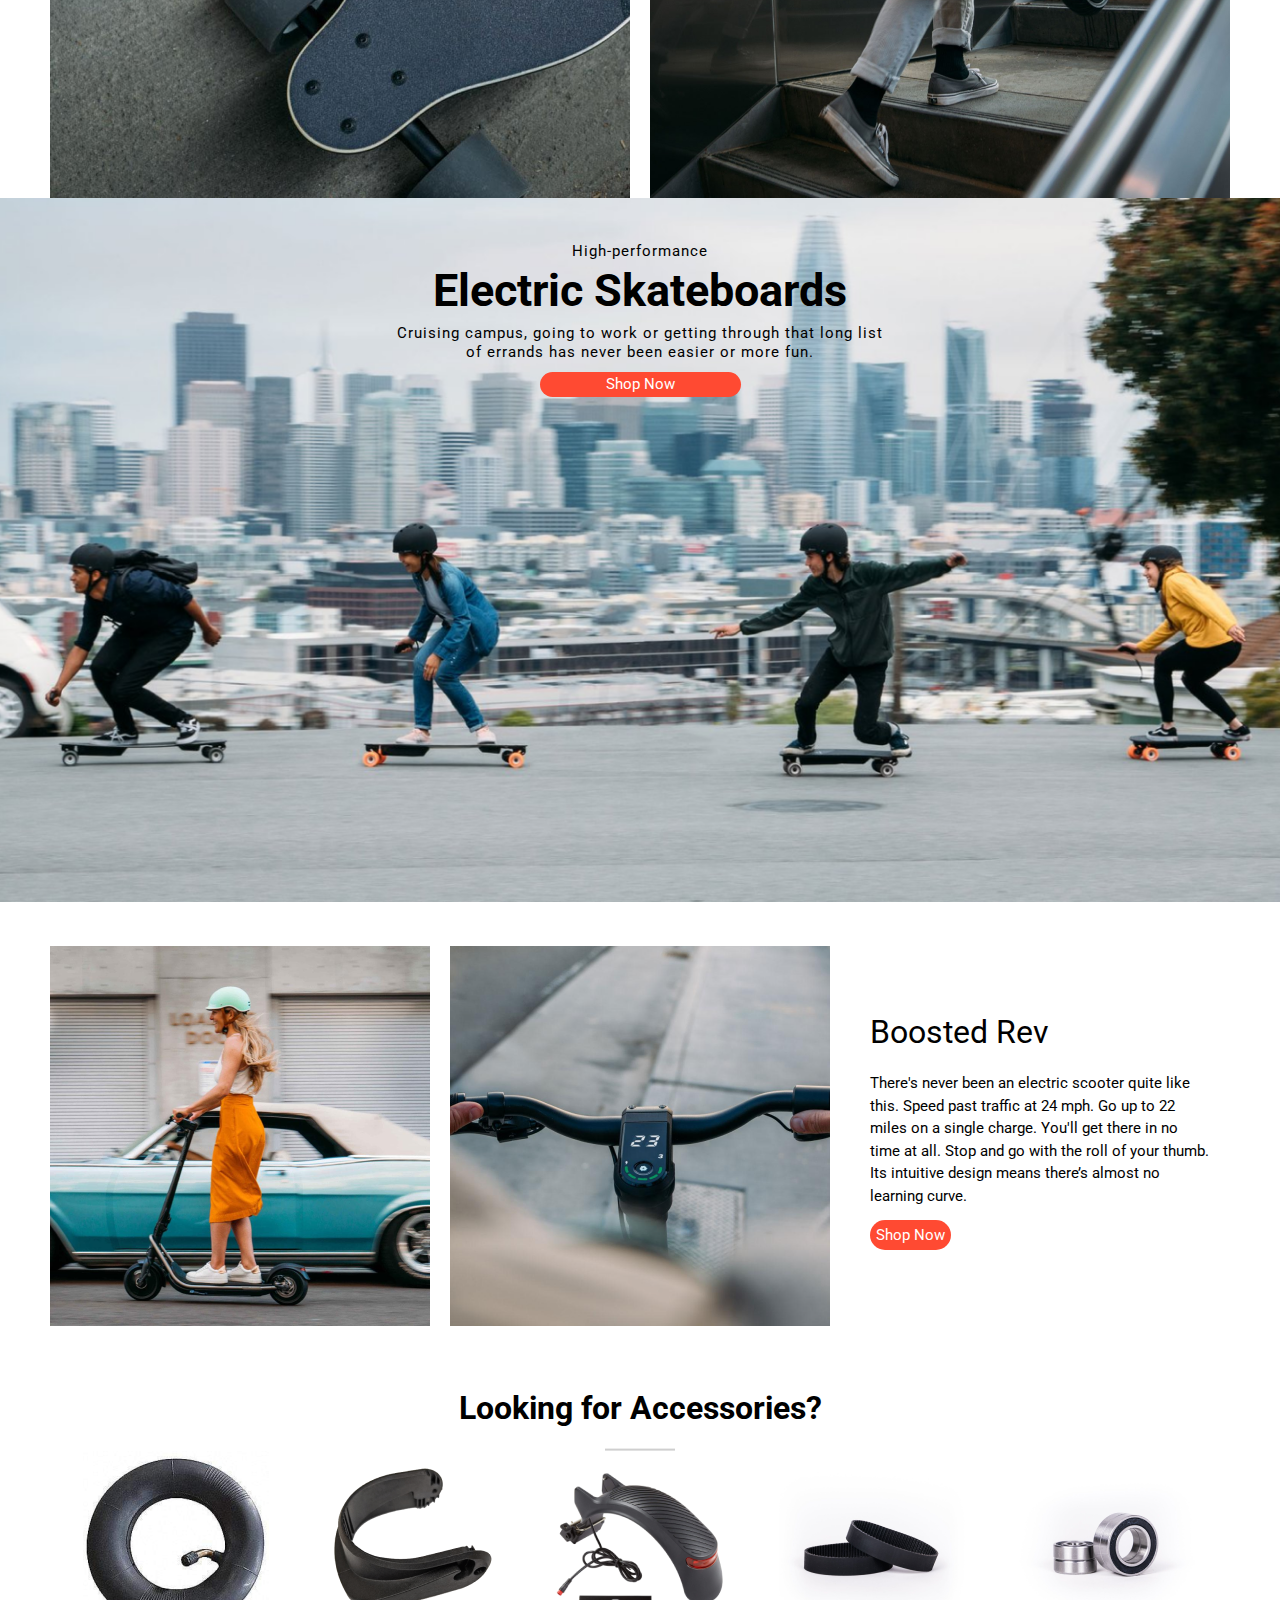
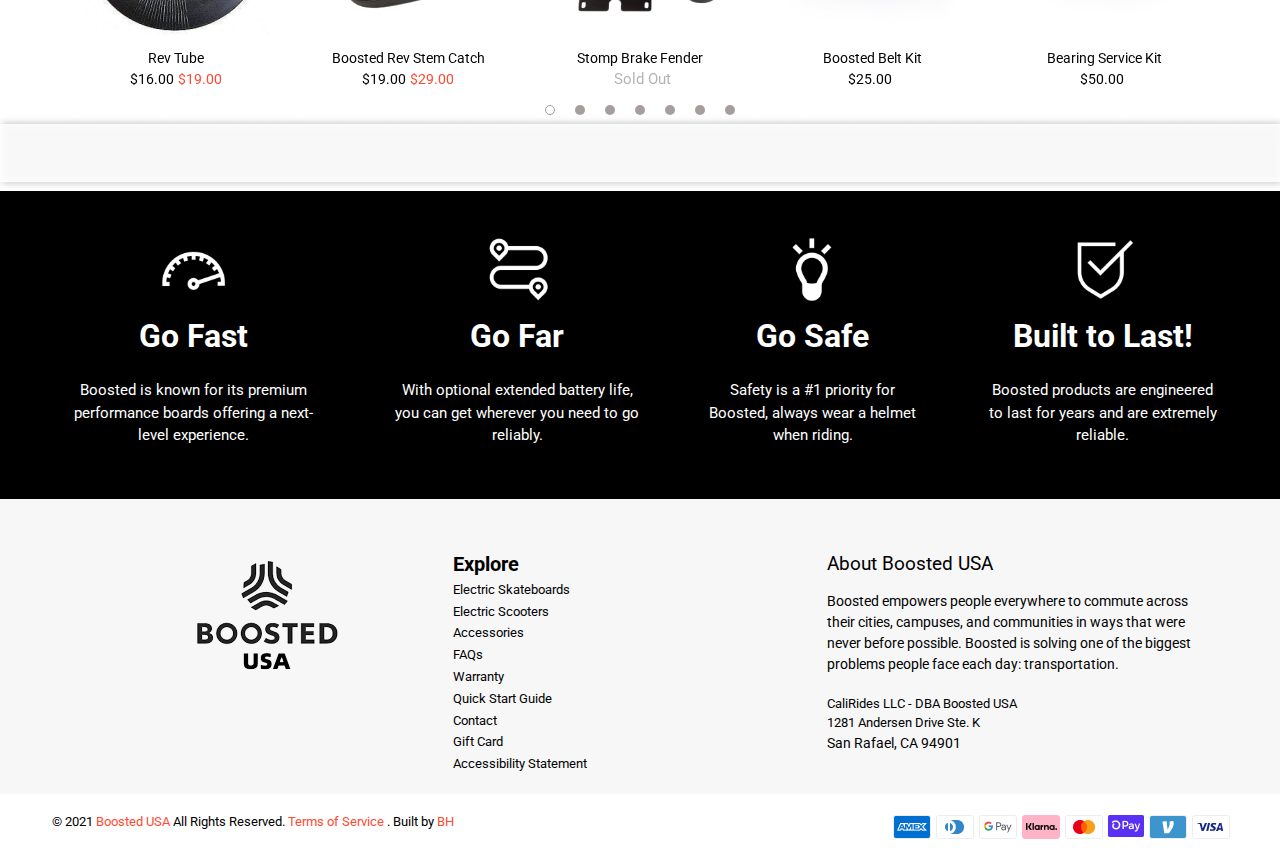
==== commit 02adebca: "Add files via upload" ====
--- a/boostedusa/index.html
+++ b/boostedusa/index.html
@@ -225,8 +225,8 @@
 							<img src="img/accessories/separator.png" alt="">
 						</div>
 						<div class="accessories__items">
-							<div class="accessories__items__row">
-								<div class="accessories__item tube">
+							<div class="slider">
+								<div class="accessories__item tube slider__item">
 									<div class="accessories__item__picture">
 										<a href=""><img src="img/accessories/tube.png" alt=""></a>
 									</div>
@@ -237,7 +237,7 @@
 										<div class="sold"></div>
 									</div>
 								</div>
-								<div class="accessories__item stemcatch">
+								<div class="accessories__item stemcatch slider__item">
 									<div class="accessories__item__picture">
 										<a href=""><img src="img/accessories/stemCatch.png" alt=""></a>
 									</div>
@@ -248,7 +248,7 @@
 										<div class="sold"></div>
 									</div>
 								</div>
-								<div class="accessories__item fender">
+								<div class="accessories__item fender slider__item">
 									<div class="accessories__item__picture">
 										<a href=""><img src="img/accessories/fender.png" alt=""></a>
 									</div>
@@ -259,7 +259,7 @@
 										<div class="sold">Sold Out</div>
 									</div>
 								</div>
-								<div class="accessories__item belt">
+								<div class="accessories__item belt slider__item">
 									<div class="accessories__item__picture">
 										<a href=""><img src="img/accessories/belt.png" alt=""></a>
 									</div>
@@ -270,7 +270,7 @@
 										<div class="sold"></div>
 									</div>
 								</div>
-								<div class="accessories__item bearing">
+								<div class="accessories__item bearing slider__item">
 									<div class="accessories__item__picture">
 										<a href=""><img src="img/accessories/bearing.png" alt=""></a>
 									</div>
@@ -281,7 +281,7 @@
 										<div class="sold"></div>
 									</div>
 								</div>
-								<div class="accessories__item pulley">
+								<div class="accessories__item pulley slider__item">
 									<div class="accessories__item__picture">
 										<a href=""><img src="img/accessories/pulley.png" alt=""></a>
 									</div>
@@ -293,7 +293,7 @@
 										<div class="sold"></div>
 									</div>
 								</div>
-								<div class="accessories__item plates">
+								<div class="accessories__item plates ">
 									<div class="accessories__item__picture">
 										<a href=""><img src="img/accessories/plates.png" alt=""></a>
 									</div>
@@ -440,7 +440,9 @@
 			</div>
 		</footer>
 	</div>
-	<script src="https://code.jquery.com/jquery-3.4.1.slim.min.js"></script>
+
+	<script src="https://code.jquery.com/jquery-3.4.1.min.js"></script>
+	<script src="js/slick.min.js"></script>
 	<script src="js/script.js"></script>
 </body>
 
--- a/boostedusa/css/style.css
+++ b/boostedusa/css/style.css
@@ -962,9 +962,9 @@
 }
 
 .accessories__column {
-	display: flex;
+	/* display: flex;
 	flex-direction: column;
-	justify-content: center;
+	justify-content: center; */
 	align-items: center;
 }
 
@@ -978,22 +978,109 @@
 }
 
 .accessories__separator {
+	display: flex;
+	align-items: center;
+	justify-content: center;
 	
 }
 
 .accessories__items {
+	min-width: 0;
+}
+
+.slider {
+	position: relative;
+	padding: 0 60px;
+	min-width: 0;
+	
+	
+	
+	
+}
+
+/* .slick-slider{
+	min-width: 0;
+} */
+
+
+
+.slick-list {
+	overflow: hidden;
+}
+
+
+.slick-track {
+	display: flex;
+	align-items: flex-start;
+}
+
+
+
+.slider .slick-arrow {
+	position: absolute;
+	top: 50%;
+	z-index: 10;
+	font-size: 0;
+	width: 21px;
+	height: 39px;
+	margin: 0px 0 0 0;
+}
+
+.slider .slick-arrow.slick-prev {
+	left: 0;
+	margin-left: 60px;
+	background: url('../img/accessories/left.png') 0 0 no-repeat; 
+	
+}
+
+.slider .slick-arrow.slick-next  {
+	right: 0;
+	margin-right: 60px;
+	background: url('../img/accessories/right.png') 0 0 no-repeat; 
+}
+
+.slider .slick-dots {
+	margin: 10px 0 0 0;
+	display: flex;
+	align-items: center;
+	justify-content: center;
+}
+
+.slider .slick-dots li {
+	list-style: none;
+}
+
+.slider .slick-dots li.slick-active button {
+	background-color: transparent;
+	border: 1px solid #a79d9d;
+	
+}
+
+
+.slider .slick-dots button {
+	font-size: 0;
+	width: 10px;
+	height: 10px;
+	background-color: #a79d9d;
+	border-radius: 50%;
+	margin: 0 10px;
+}
+
+.slider__item {
+	text-align: center;	
+	/*opacity: 0.4;*/
 
 }
 
 .accessories__items__row {
- 	display: flex;
+ 	/* display: flex;
 	flex-direction: row;
-	justify-content: center;
-
-
-}
-
-@media (max-width:411px) {
+	justify-content: center; */
+
+
+}
+
+/* @media (max-width:411px) {
 	
 	.accessories__items__row{
 		flex-direction: column;
@@ -1007,7 +1094,7 @@
 		flex-wrap: wrap;
 		
 	}
-}
+} */
 
 .accessories__item {
 	display: flex;
@@ -1015,6 +1102,7 @@
 	justify-content: center;
 	align-items: center;
 	margin: 0 10px 0 10px;
+	
 	
 }
 
@@ -1066,6 +1154,8 @@
 	object-fit: cover;
 }
 
+
+
 /*-----------------GO----------------------*/
 
 .go {
